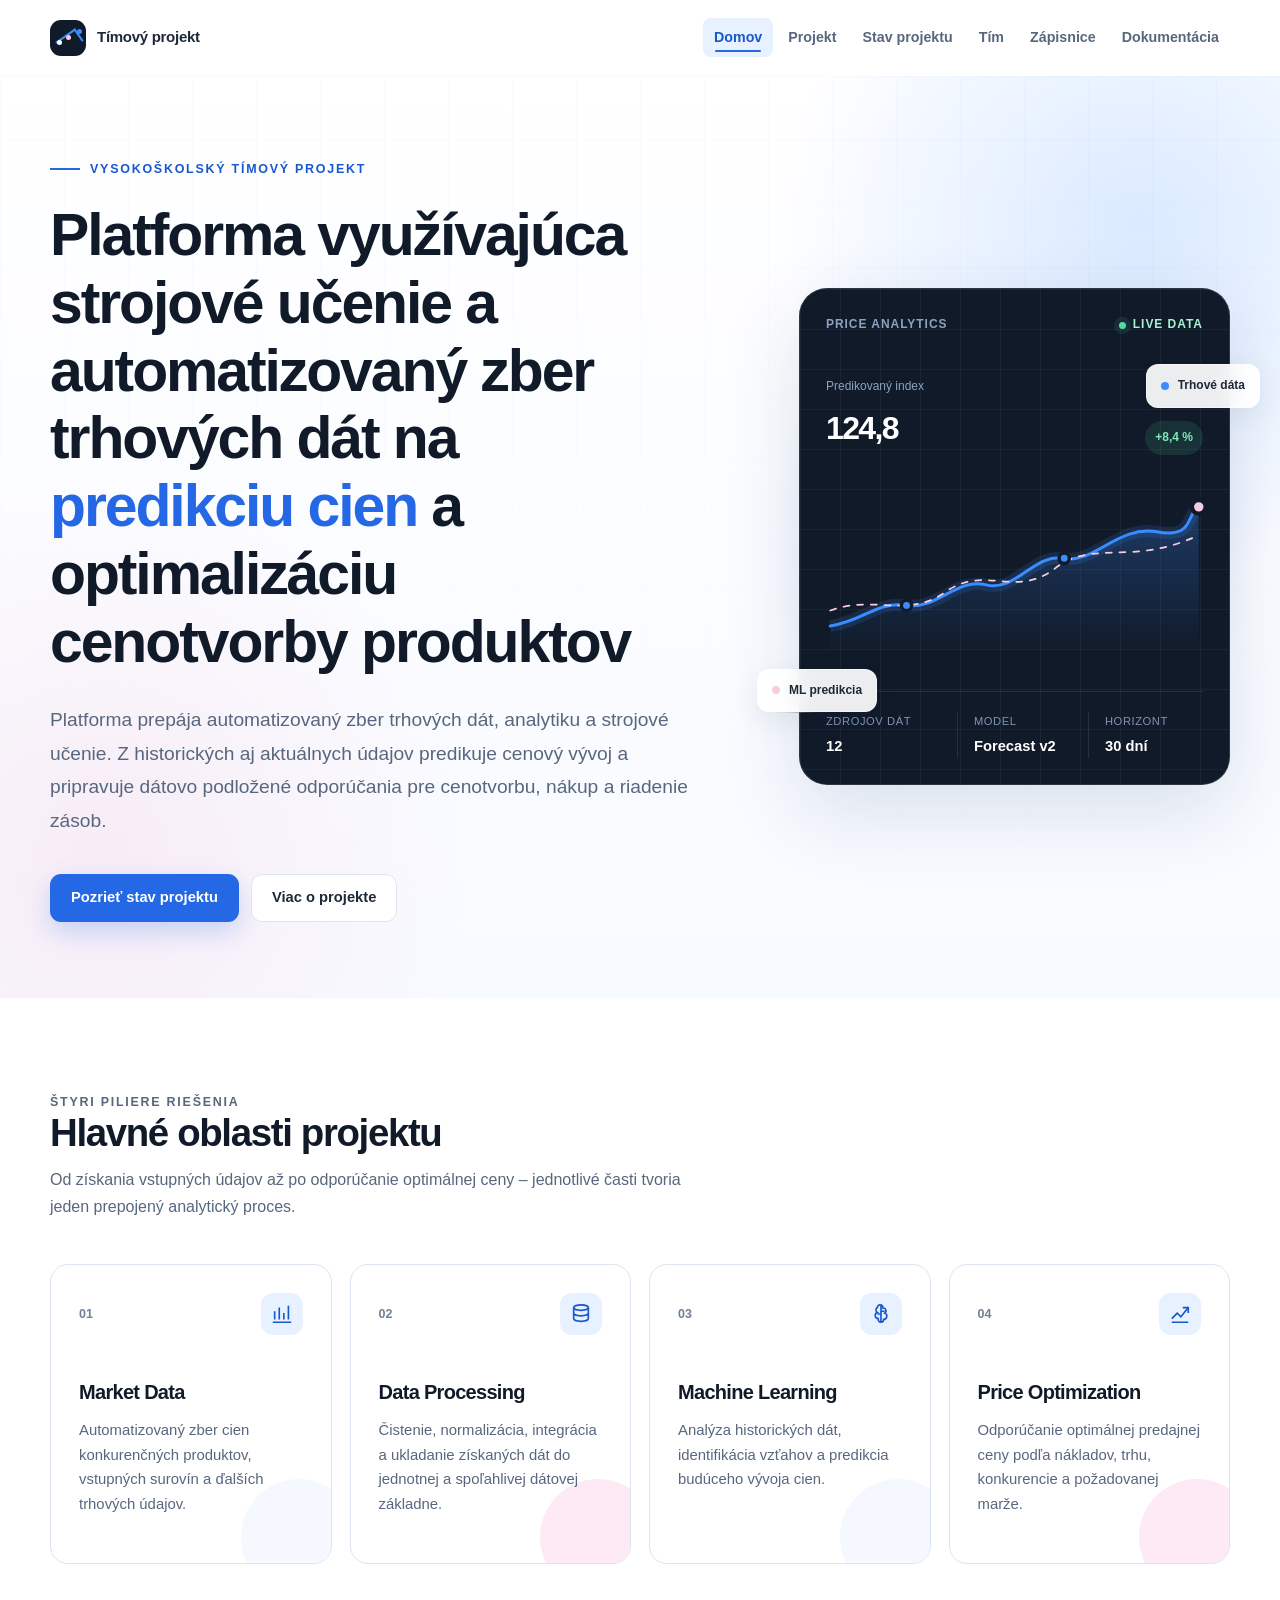
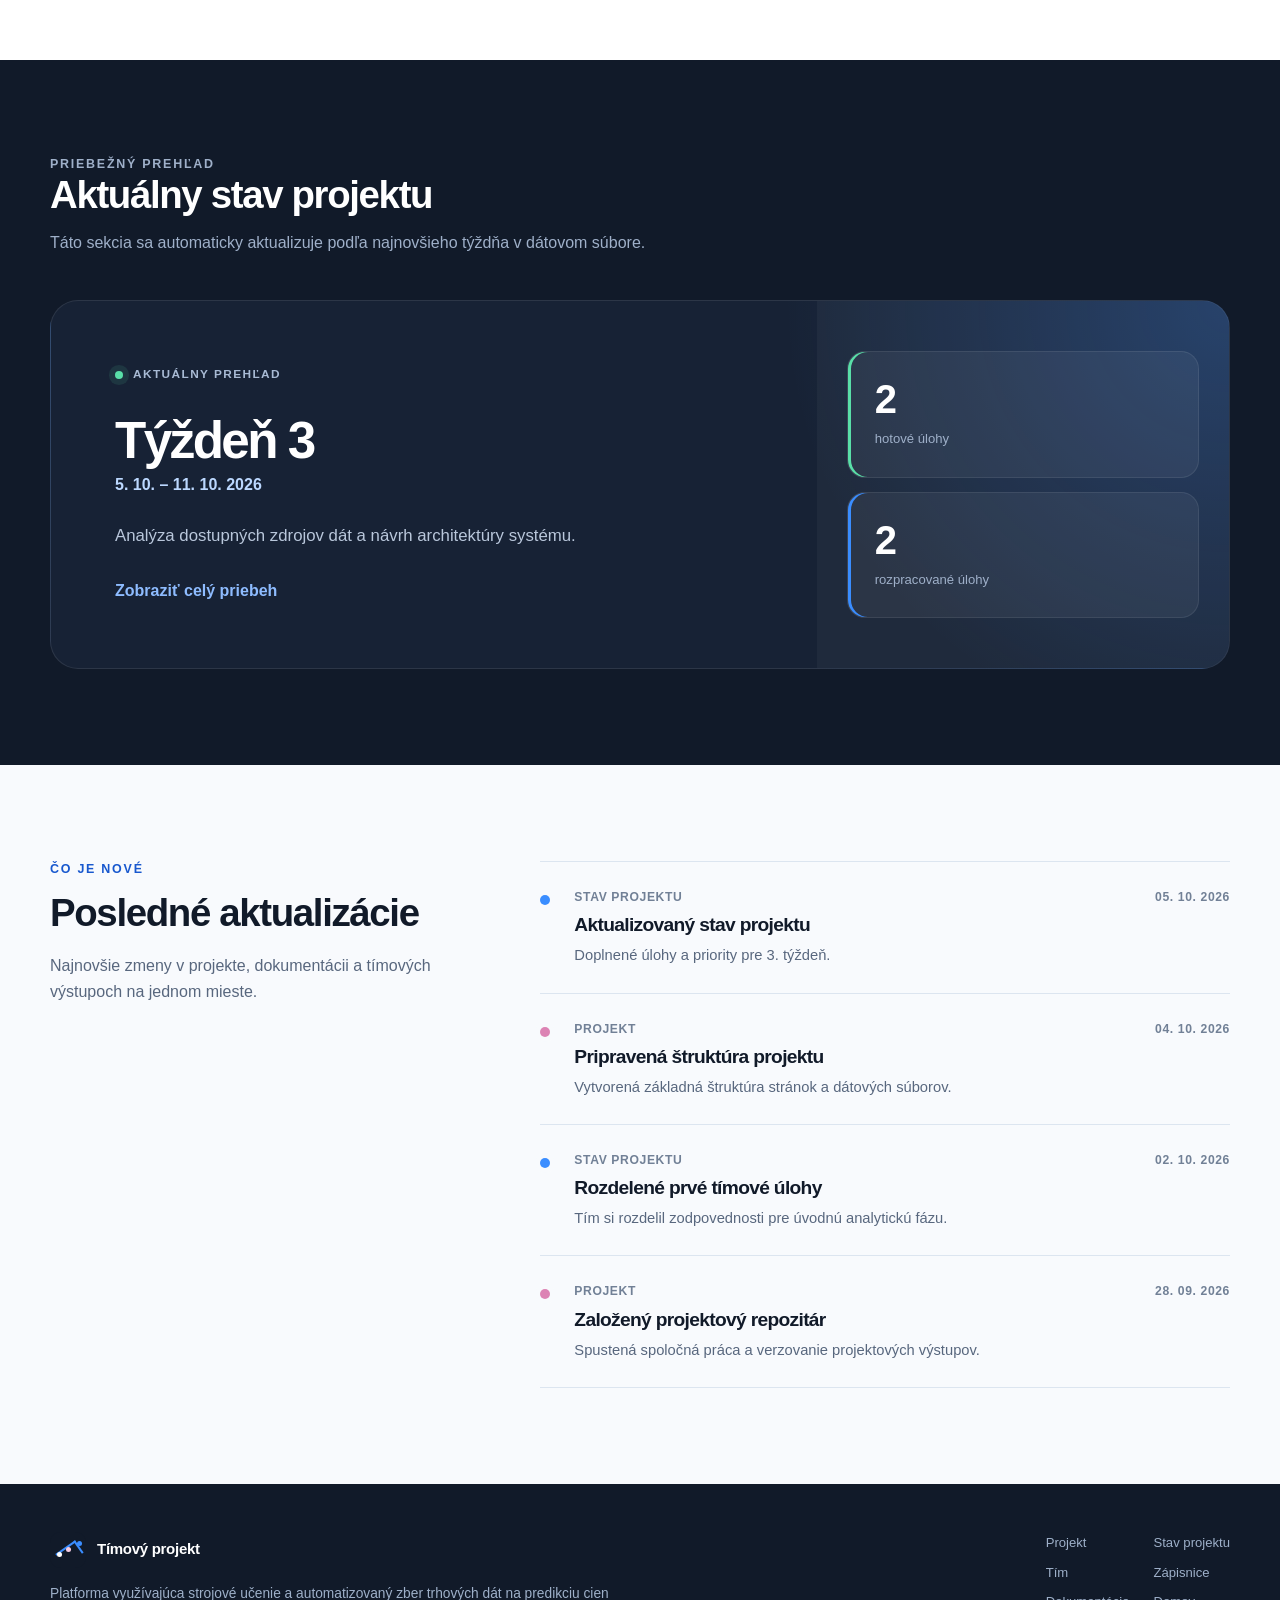
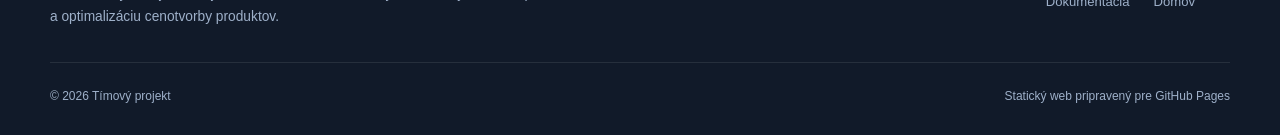
==== index.html @ 75918f1d "Create responsive project website" ====
<!doctype html>
<html lang="sk">
<head>
  <meta charset="utf-8">
  <meta name="viewport" content="width=device-width, initial-scale=1">
  <meta name="description" content="Tímový projekt zameraný na predikciu cien a optimalizáciu cenotvorby pomocou strojového učenia a trhových dát.">
  <meta name="theme-color" content="#111a29">
  <title>Domov | Platforma pre predikciu cien</title>
  <link rel="icon" type="image/svg+xml" href="data:image/svg+xml,%3Csvg xmlns='http://www.w3.org/2000/svg' viewBox='0 0 64 64'%3E%3Crect width='64' height='64' rx='16' fill='%23111a29'/%3E%3Cpath d='M12 43 25 31l9 6 18-19' fill='none' stroke='%233a8dff' stroke-width='5' stroke-linecap='round' stroke-linejoin='round'/%3E%3Ccircle cx='52' cy='18' r='5' fill='%23f7cce2'/%3E%3C/svg%3E">
  <link rel="stylesheet" href="css/styles.css">
</head>
<body data-page="home">
  <a class="skip-link" href="#main-content">Preskočiť na hlavný obsah</a>

  <header class="site-header">
    <div class="container header-inner">
      <a class="brand" href="index.html" aria-label="Tímový projekt – domov">
        <span class="brand-mark" aria-hidden="true"></span>
        <span>Tímový projekt</span>
      </a>
      <button class="menu-toggle" type="button" aria-expanded="false" aria-controls="main-navigation" aria-label="Otvoriť hlavné menu">
        <span class="menu-toggle-lines" aria-hidden="true"></span>
      </button>
      <nav class="site-nav" id="main-navigation" aria-label="Hlavná navigácia">
        <ul>
          <li><a href="index.html" data-page="home">Domov</a></li>
          <li><a href="project.html" data-page="project">Projekt</a></li>
          <li><a href="status.html" data-page="status">Stav projektu</a></li>
          <li><a href="team.html" data-page="team">Tím</a></li>
          <li><a href="minutes.html" data-page="minutes">Zápisnice</a></li>
          <li><a href="documentation.html" data-page="documentation">Dokumentácia</a></li>
        </ul>
      </nav>
    </div>
  </header>

  <main id="main-content">
    <section class="hero" aria-labelledby="hero-title">
      <div class="container hero-inner">
        <div class="hero-copy">
          <p class="page-kicker">Vysokoškolský tímový projekt</p>
          <h1 id="hero-title">Platforma využívajúca strojové učenie a automatizovaný zber trhových dát na <span class="hero-title-accent">predikciu cien</span> a optimalizáciu cenotvorby produktov</h1>
          <p class="hero-description">Platforma prepája automatizovaný zber trhových dát, analytiku a strojové učenie. Z historických aj aktuálnych údajov predikuje cenový vývoj a pripravuje dátovo podložené odporúčania pre cenotvorbu, nákup a riadenie zásob.</p>
          <div class="hero-actions">
            <a class="button button-primary" href="status.html">Pozrieť stav projektu</a>
            <a class="button button-secondary" href="project.html">Viac o projekte</a>
          </div>
        </div>

        <div class="hero-visual-wrap" aria-hidden="true">
          <div class="hero-visual">
            <div class="visual-topbar">
              <span>Price analytics</span>
              <span class="live-indicator">Live data</span>
            </div>
            <div class="chart-meta">
              <div>
                <span>Predikovaný index</span>
                <strong>124,8</strong>
              </div>
              <span class="trend-chip">+8,4 %</span>
            </div>
            <svg class="hero-chart" viewBox="0 0 440 190" role="presentation">
              <defs>
                <linearGradient id="chart-fill" x1="0" y1="0" x2="0" y2="1">
                  <stop offset="0%" stop-color="#3a8dff" stop-opacity="0.28"/>
                  <stop offset="100%" stop-color="#3a8dff" stop-opacity="0"/>
                </linearGradient>
              </defs>
              <path d="M5 158 C45 152 58 129 94 134 S153 101 187 110 S244 72 278 79 S341 40 386 48 S419 28 435 19 L435 190 L5 190 Z" fill="url(#chart-fill)"/>
              <path class="chart-line-shadow" d="M5 158 C45 152 58 129 94 134 S153 101 187 110 S244 72 278 79 S341 40 386 48 S419 28 435 19"/>
              <path class="chart-line" d="M5 158 C45 152 58 129 94 134 S153 101 187 110 S244 72 278 79 S341 40 386 48 S419 28 435 19"/>
              <path class="chart-line-secondary" d="M5 140 C57 121 95 150 140 118 S222 126 267 91 S356 89 435 52"/>
              <circle class="chart-dot" cx="94" cy="134" r="6"/>
              <circle class="chart-dot" cx="278" cy="79" r="6"/>
              <circle class="chart-dot-active" cx="435" cy="19" r="8"/>
            </svg>
            <div class="visual-metrics">
              <div><span>Zdrojov dát</span><strong>12</strong></div>
              <div><span>Model</span><strong>Forecast v2</strong></div>
              <div><span>Horizont</span><strong>30 dní</strong></div>
            </div>
          </div>
          <span class="floating-label label-one">Trhové dáta</span>
          <span class="floating-label label-two">ML predikcia</span>
        </div>
      </div>
    </section>

    <section class="section" aria-labelledby="areas-title">
      <div class="container">
        <div class="section-heading">
          <div>
            <p class="eyebrow">Štyri piliere riešenia</p>
            <h2 id="areas-title">Hlavné oblasti projektu</h2>
            <p>Od získania vstupných údajov až po odporúčanie optimálnej ceny – jednotlivé časti tvoria jeden prepojený analytický proces.</p>
          </div>
        </div>

        <div class="areas-grid">
          <article class="area-card">
            <div class="area-number">
              <span>01</span>
              <span class="area-icon" aria-hidden="true">
                <svg viewBox="0 0 24 24" fill="none" stroke="currentColor" stroke-width="1.8"><path d="M4 18V9m5 9V5m5 13v-7m5 7V3"/><path d="M2 21h20"/></svg>
              </span>
            </div>
            <h3>Market Data</h3>
            <p>Automatizovaný zber cien konkurenčných produktov, vstupných surovín a ďalších trhových údajov.</p>
          </article>
          <article class="area-card">
            <div class="area-number">
              <span>02</span>
              <span class="area-icon" aria-hidden="true">
                <svg viewBox="0 0 24 24" fill="none" stroke="currentColor" stroke-width="1.8"><ellipse cx="12" cy="5" rx="8" ry="3"/><path d="M4 5v6c0 1.7 3.6 3 8 3s8-1.3 8-3V5M4 11v6c0 1.7 3.6 3 8 3s8-1.3 8-3v-6"/></svg>
              </span>
            </div>
            <h3>Data Processing</h3>
            <p>Čistenie, normalizácia, integrácia a ukladanie získaných dát do jednotnej a spoľahlivej dátovej základne.</p>
          </article>
          <article class="area-card">
            <div class="area-number">
              <span>03</span>
              <span class="area-icon" aria-hidden="true">
                <svg viewBox="0 0 24 24" fill="none" stroke="currentColor" stroke-width="1.8"><path d="M8 5a3 3 0 0 1 6 0v.5a3 3 0 0 1 2 5.5 3.5 3.5 0 0 1-1 6.8A3 3 0 0 1 9 18v-1a3.5 3.5 0 0 1-1-6.8A3 3 0 0 1 8 5Z"/><path d="M12 3v18m-4-9h4m4-3h-4"/></svg>
              </span>
            </div>
            <h3>Machine Learning</h3>
            <p>Analýza historických dát, identifikácia vzťahov a predikcia budúceho vývoja cien.</p>
          </article>
          <article class="area-card">
            <div class="area-number">
              <span>04</span>
              <span class="area-icon" aria-hidden="true">
                <svg viewBox="0 0 24 24" fill="none" stroke="currentColor" stroke-width="1.8"><path d="M3 17 9 11l4 4 8-10"/><path d="M15 5h6v6"/><path d="M3 21h18"/></svg>
              </span>
            </div>
            <h3>Price Optimization</h3>
            <p>Odporúčanie optimálnej predajnej ceny podľa nákladov, trhu, konkurencie a požadovanej marže.</p>
          </article>
        </div>
      </div>
    </section>

    <section class="section section-dark" aria-labelledby="current-status-title">
      <div class="container">
        <div class="section-heading">
          <div>
            <p class="eyebrow">Priebežný prehľad</p>
            <h2 id="current-status-title">Aktuálny stav projektu</h2>
            <p>Táto sekcia sa automaticky aktualizuje podľa najnovšieho týždňa v dátovom súbore.</p>
          </div>
        </div>
        <div class="current-status-card" data-current-status aria-live="polite">
          <div class="empty-state"><p>Načítavam aktuálny stav…</p></div>
        </div>
      </div>
    </section>

    <section class="section section-soft" aria-labelledby="updates-title">
      <div class="container updates-layout">
        <div class="updates-intro">
          <p class="eyebrow">Čo je nové</p>
          <h2 id="updates-title">Posledné aktualizácie</h2>
          <p>Najnovšie zmeny v projekte, dokumentácii a tímových výstupoch na jednom mieste.</p>
        </div>
        <div class="updates-list" data-latest-updates aria-live="polite">
          <div class="empty-state"><p>Načítavam aktualizácie…</p></div>
        </div>
      </div>
    </section>
  </main>

  <footer class="site-footer">
    <div class="container">
      <div class="footer-main">
        <div class="footer-brand">
          <a class="brand" href="index.html"><span class="brand-mark" aria-hidden="true"></span><span>Tímový projekt</span></a>
          <p>Platforma využívajúca strojové učenie a automatizovaný zber trhových dát na predikciu cien a optimalizáciu cenotvorby produktov.</p>
        </div>
        <nav class="footer-nav" aria-label="Navigácia v pätičke">
          <a href="project.html">Projekt</a><a href="status.html">Stav projektu</a>
          <a href="team.html">Tím</a><a href="minutes.html">Zápisnice</a>
          <a href="documentation.html">Dokumentácia</a><a href="index.html">Domov</a>
        </nav>
      </div>
      <div class="footer-bottom">
        <p>© <span data-current-year></span> Tímový projekt</p>
        <p>Statický web pripravený pre GitHub Pages</p>
      </div>
    </div>
  </footer>

  <script src="data/project-status.js"></script>
  <script src="data/updates.js"></script>
  <script src="js/main.js"></script>
  <script src="js/home.js"></script>
</body>
</html>
---- css/styles.css ----
:root {
  --blue-700: #1858ce;
  --blue-600: #2468e5;
  --blue-500: #3a8dff;
  --blue-200: #bcd8ff;
  --blue-100: #e7f1ff;
  --blue-050: #f5f9ff;
  --ink-950: #111a29;
  --ink-900: #1d2939;
  --ink-800: #2b3a50;
  --ink-700: #41516a;
  --ink-600: #58677e;
  --ink-500: #718096;
  --line: #dce5f0;
  --surface: #ffffff;
  --surface-soft: #f8fafd;
  --pink-200: #f7cce2;
  --pink-100: #fdeaf4;
  --green-600: #11845b;
  --green-100: #e3f6ef;
  --amber-600: #b76a00;
  --amber-100: #fff2d9;
  --violet-600: #7454d8;
  --violet-100: #eee9ff;
  --shadow-sm: 0 8px 28px rgba(25, 48, 82, 0.08);
  --shadow-lg: 0 26px 80px rgba(25, 58, 110, 0.14);
  --radius-sm: 10px;
  --radius-md: 18px;
  --radius-lg: 28px;
  --container: 1180px;
  --header-height: 76px;
  --font-sans: Inter, ui-sans-serif, -apple-system, BlinkMacSystemFont, "Segoe UI", sans-serif;
}

*,
*::before,
*::after {
  box-sizing: border-box;
}

html {
  scroll-behavior: smooth;
  scroll-padding-top: calc(var(--header-height) + 24px);
}

body {
  margin: 0;
  color: var(--ink-900);
  background: var(--surface);
  font-family: var(--font-sans);
  font-size: 1rem;
  line-height: 1.65;
  -webkit-font-smoothing: antialiased;
}

body.menu-open {
  overflow: hidden;
}

img,
svg {
  display: block;
  max-width: 100%;
}

a {
  color: inherit;
  text-decoration: none;
}

button,
select {
  font: inherit;
}

h1,
h2,
h3,
h4,
p,
dl,
dd {
  margin-top: 0;
}

h1,
h2,
h3,
h4 {
  color: var(--ink-950);
  font-weight: 750;
  letter-spacing: -0.035em;
  line-height: 1.15;
}

h1 {
  font-size: clamp(2.35rem, 5.3vw, 4.8rem);
}

h2 {
  font-size: clamp(1.75rem, 3vw, 2.55rem);
}

h3 {
  font-size: 1.2rem;
}

:focus-visible {
  outline: 3px solid var(--blue-500);
  outline-offset: 3px;
}

::selection {
  color: var(--ink-950);
  background: var(--pink-200);
}

.sr-only {
  position: absolute;
  width: 1px;
  height: 1px;
  padding: 0;
  margin: -1px;
  overflow: hidden;
  clip: rect(0, 0, 0, 0);
  white-space: nowrap;
  border: 0;
}

.skip-link {
  position: fixed;
  z-index: 1000;
  top: 12px;
  left: 12px;
  padding: 10px 16px;
  border-radius: 8px;
  color: #fff;
  background: var(--ink-950);
  transform: translateY(-160%);
  transition: transform 160ms ease;
}

.skip-link:focus {
  transform: translateY(0);
}

.container {
  width: min(calc(100% - 40px), var(--container));
  margin-inline: auto;
}

.section {
  padding: 96px 0;
}

.section-soft {
  background: var(--surface-soft);
}

.section-dark {
  color: #dbe7f8;
  background: var(--ink-950);
}

.section-heading {
  display: flex;
  align-items: flex-end;
  justify-content: space-between;
  gap: 32px;
  margin-bottom: 44px;
}

.section-heading > div {
  max-width: 720px;
}

.section-heading h2 {
  margin-bottom: 12px;
}

.section-heading p {
  max-width: 640px;
  margin-bottom: 0;
  color: var(--ink-600);
}

.section-dark .section-heading h2,
.section-dark h2,
.section-dark h3 {
  color: #fff;
}

.section-dark .section-heading p {
  color: #9fb0c9;
}

.section-dark .eyebrow {
  color: var(--blue-200);
}

.eyebrow {
  margin-bottom: 12px;
  color: var(--blue-700);
  font-size: 0.78rem;
  font-weight: 800;
  letter-spacing: 0.14em;
  line-height: 1.4;
  text-transform: uppercase;
}

.page-kicker {
  display: inline-flex;
  align-items: center;
  gap: 10px;
  margin-bottom: 22px;
  color: var(--blue-700);
  font-size: 0.78rem;
  font-weight: 800;
  letter-spacing: 0.14em;
  text-transform: uppercase;
}

.page-kicker::before {
  width: 30px;
  height: 2px;
  content: "";
  background: var(--blue-600);
}

code {
  padding: 0.1em 0.35em;
  border-radius: 5px;
  color: var(--ink-900);
  background: var(--blue-100);
  font-size: 0.88em;
}

/* Header and navigation */
.site-header {
  position: sticky;
  z-index: 100;
  top: 0;
  height: var(--header-height);
  border-bottom: 1px solid transparent;
  background: rgba(255, 255, 255, 0.9);
  backdrop-filter: blur(18px);
  transition: border-color 180ms ease, box-shadow 180ms ease;
}

.site-header.is-scrolled {
  border-color: rgba(220, 229, 240, 0.9);
  box-shadow: 0 5px 20px rgba(31, 48, 72, 0.05);
}

.header-inner {
  display: flex;
  height: 100%;
  align-items: center;
  justify-content: space-between;
  gap: 28px;
}

.brand {
  display: inline-flex;
  min-width: max-content;
  align-items: center;
  gap: 11px;
  font-size: 0.94rem;
  font-weight: 800;
  letter-spacing: -0.02em;
}

.brand-mark {
  position: relative;
  display: grid;
  width: 36px;
  height: 36px;
  overflow: hidden;
  border-radius: 11px;
  color: #fff;
  background: var(--ink-950);
  place-items: center;
}

.brand-mark::before,
.brand-mark::after {
  position: absolute;
  content: "";
}

.brand-mark::before {
  width: 24px;
  height: 15px;
  border-top: 2px solid var(--blue-500);
  border-right: 2px solid var(--blue-500);
  transform: rotate(-35deg) translate(-1px, 4px);
}

.brand-mark::after {
  width: 5px;
  height: 5px;
  border-radius: 50%;
  background: var(--pink-200);
  box-shadow: 11px -6px 0 var(--blue-500), -9px 5px 0 #fff;
}

.site-nav ul {
  display: flex;
  margin: 0;
  padding: 0;
  align-items: center;
  gap: 4px;
  list-style: none;
}

.site-nav a {
  position: relative;
  display: block;
  padding: 12px 11px;
  border-radius: 8px;
  color: var(--ink-600);
  font-size: 0.89rem;
  font-weight: 650;
  line-height: 1;
  transition: color 160ms ease, background-color 160ms ease;
}

.site-nav a:hover {
  color: var(--ink-950);
  background: var(--blue-050);
}

.site-nav a.is-active {
  color: var(--blue-700);
  background: var(--blue-100);
}

.site-nav a.is-active::after {
  position: absolute;
  right: 12px;
  bottom: 5px;
  left: 12px;
  height: 2px;
  border-radius: 999px;
  content: "";
  background: var(--blue-600);
}

.menu-toggle {
  display: none;
  width: 46px;
  height: 46px;
  padding: 0;
  border: 1px solid var(--line);
  border-radius: 12px;
  color: var(--ink-900);
  background: #fff;
  cursor: pointer;
}

.menu-toggle-lines,
.menu-toggle-lines::before,
.menu-toggle-lines::after {
  display: block;
  width: 20px;
  height: 2px;
  margin: auto;
  border-radius: 999px;
  content: "";
  background: currentColor;
  transition: transform 160ms ease, opacity 160ms ease;
}

.menu-toggle-lines::before {
  transform: translateY(-6px);
}

.menu-toggle-lines::after {
  transform: translateY(4px);
}

.menu-toggle[aria-expanded="true"] .menu-toggle-lines {
  background: transparent;
}

.menu-toggle[aria-expanded="true"] .menu-toggle-lines::before {
  transform: translateY(0) rotate(45deg);
}

.menu-toggle[aria-expanded="true"] .menu-toggle-lines::after {
  transform: translateY(-2px) rotate(-45deg);
}

/* Buttons and links */
.button {
  display: inline-flex;
  min-height: 48px;
  padding: 0 20px;
  align-items: center;
  justify-content: center;
  gap: 8px;
  border: 1px solid transparent;
  border-radius: 11px;
  font-size: 0.92rem;
  font-weight: 750;
  line-height: 1.2;
  transition: transform 160ms ease, background-color 160ms ease, border-color 160ms ease, box-shadow 160ms ease;
}

.button:hover {
  transform: translateY(-2px);
}

.button-primary {
  color: #fff;
  background: var(--blue-600);
  box-shadow: 0 10px 26px rgba(36, 104, 229, 0.23);
}

.button-primary:hover {
  background: var(--blue-700);
  box-shadow: 0 14px 30px rgba(36, 104, 229, 0.3);
}

.button-secondary {
  border-color: var(--line);
  color: var(--ink-900);
  background: #fff;
}

.button-secondary:hover {
  border-color: var(--blue-200);
  background: var(--blue-050);
}

.button-small {
  min-height: 40px;
  padding-inline: 15px;
  font-size: 0.84rem;
}

.text-link {
  display: inline-flex;
  align-items: center;
  color: var(--blue-700);
  font-weight: 750;
}

.text-link:hover {
  text-decoration: underline;
  text-underline-offset: 4px;
}

/* Home hero */
.hero {
  position: relative;
  min-height: calc(100vh - var(--header-height));
  overflow: hidden;
  background:
    radial-gradient(circle at 89% 16%, rgba(58, 141, 255, 0.18), transparent 26%),
    radial-gradient(circle at 8% 84%, rgba(247, 204, 226, 0.31), transparent 26%),
    linear-gradient(180deg, #fff 0%, #f7faff 100%);
}

.hero::before {
  position: absolute;
  inset: 0;
  pointer-events: none;
  content: "";
  background-image: linear-gradient(rgba(39, 92, 173, 0.055) 1px, transparent 1px), linear-gradient(90deg, rgba(39, 92, 173, 0.055) 1px, transparent 1px);
  background-size: 64px 64px;
  mask-image: linear-gradient(to bottom, rgba(0, 0, 0, 0.45), transparent 92%);
}

.hero-inner {
  position: relative;
  z-index: 1;
  display: grid;
  min-height: calc(100vh - var(--header-height));
  padding-block: 76px;
  align-items: center;
  grid-template-columns: minmax(0, 1.2fr) minmax(360px, 0.8fr);
  gap: clamp(48px, 8vw, 104px);
}

.hero-copy {
  max-width: 790px;
}

.hero-copy h1 {
  max-width: 830px;
  margin-bottom: 28px;
  font-size: clamp(2.35rem, 4.6vw, 4.15rem);
}

.hero-title-accent {
  color: var(--blue-600);
}

.hero-description {
  max-width: 680px;
  margin-bottom: 36px;
  color: var(--ink-600);
  font-size: clamp(1.05rem, 1.5vw, 1.2rem);
  line-height: 1.75;
}

.hero-actions {
  display: flex;
  flex-wrap: wrap;
  gap: 12px;
}

.hero-visual-wrap {
  position: relative;
}

.hero-visual-wrap::before {
  position: absolute;
  z-index: -1;
  inset: -28px;
  border-radius: 50%;
  content: "";
  background: radial-gradient(circle, rgba(58, 141, 255, 0.2), transparent 68%);
  filter: blur(14px);
}

.hero-visual {
  position: relative;
  min-height: 490px;
  overflow: hidden;
  padding: 26px;
  border: 1px solid rgba(255, 255, 255, 0.12);
  border-radius: var(--radius-lg);
  color: #fff;
  background: var(--ink-950);
  box-shadow: var(--shadow-lg);
}

.hero-visual::before {
  position: absolute;
  inset: 0;
  content: "";
  background-image: linear-gradient(rgba(255, 255, 255, 0.045) 1px, transparent 1px), linear-gradient(90deg, rgba(255, 255, 255, 0.045) 1px, transparent 1px);
  background-size: 40px 40px;
}

.visual-topbar,
.chart-meta,
.hero-chart,
.visual-metrics {
  position: relative;
  z-index: 1;
}

.visual-topbar {
  display: flex;
  margin-bottom: 42px;
  align-items: center;
  justify-content: space-between;
  color: #8ea2c0;
  font-size: 0.75rem;
  font-weight: 700;
  letter-spacing: 0.08em;
  text-transform: uppercase;
}

.live-indicator {
  display: inline-flex;
  align-items: center;
  gap: 7px;
  color: #a9f2d4;
}

.live-indicator::before {
  width: 7px;
  height: 7px;
  border-radius: 50%;
  content: "";
  background: #53dba3;
  box-shadow: 0 0 0 5px rgba(83, 219, 163, 0.1);
}

.chart-meta {
  display: flex;
  align-items: flex-end;
  justify-content: space-between;
}

.chart-meta span {
  display: block;
  color: #8ea2c0;
  font-size: 0.75rem;
}

.chart-meta strong {
  display: block;
  margin-top: 5px;
  color: #fff;
  font-size: 2rem;
  letter-spacing: -0.05em;
}

.trend-chip {
  padding: 7px 10px;
  border-radius: 999px;
  color: #81e7bb !important;
  background: rgba(83, 219, 163, 0.12);
  font-size: 0.75rem !important;
  font-weight: 750;
}

.hero-chart {
  width: 100%;
  height: 190px;
  margin: 22px 0 24px;
  overflow: visible;
}

.chart-line-shadow {
  fill: none;
  stroke: rgba(58, 141, 255, 0.14);
  stroke-width: 14;
}

.chart-line {
  fill: none;
  stroke: var(--blue-500);
  stroke-linecap: round;
  stroke-linejoin: round;
  stroke-width: 3.5;
}

.chart-line-secondary {
  fill: none;
  stroke: var(--pink-200);
  stroke-dasharray: 7 9;
  stroke-linecap: round;
  stroke-width: 2;
}

.chart-dot {
  fill: var(--blue-500);
  stroke: var(--ink-950);
  stroke-width: 4;
}

.chart-dot-active {
  fill: var(--pink-200);
  stroke: var(--ink-950);
  stroke-width: 5;
}

.visual-metrics {
  display: grid;
  padding-top: 20px;
  border-top: 1px solid rgba(255, 255, 255, 0.09);
  grid-template-columns: repeat(3, 1fr);
  gap: 16px;
}

.visual-metrics div + div {
  padding-left: 16px;
  border-left: 1px solid rgba(255, 255, 255, 0.09);
}

.visual-metrics span,
.visual-metrics strong {
  display: block;
}

.visual-metrics span {
  color: #7f94b2;
  font-size: 0.7rem;
  letter-spacing: 0.05em;
  text-transform: uppercase;
}

.visual-metrics strong {
  margin-top: 4px;
  font-size: 0.92rem;
}

.floating-label {
  position: absolute;
  z-index: 3;
  display: flex;
  padding: 11px 14px;
  border: 1px solid rgba(255, 255, 255, 0.5);
  border-radius: 12px;
  align-items: center;
  gap: 9px;
  color: var(--ink-900);
  background: rgba(255, 255, 255, 0.92);
  box-shadow: var(--shadow-sm);
  font-size: 0.75rem;
  font-weight: 750;
  backdrop-filter: blur(12px);
}

.floating-label::before {
  width: 8px;
  height: 8px;
  border-radius: 50%;
  content: "";
  background: var(--blue-500);
}

.label-one {
  top: 76px;
  right: -30px;
}

.label-two {
  bottom: 73px;
  left: -42px;
}

.label-two::before {
  background: var(--pink-200);
}

/* Home cards */
.areas-grid {
  display: grid;
  grid-template-columns: repeat(4, minmax(0, 1fr));
  gap: 18px;
}

.area-card {
  position: relative;
  min-height: 300px;
  overflow: hidden;
  padding: 28px;
  border: 1px solid var(--line);
  border-radius: var(--radius-md);
  background: #fff;
  transition: transform 180ms ease, border-color 180ms ease, box-shadow 180ms ease;
}

.area-card:hover {
  border-color: var(--blue-200);
  box-shadow: var(--shadow-sm);
  transform: translateY(-6px);
}

.area-card::after {
  position: absolute;
  right: -26px;
  bottom: -32px;
  width: 116px;
  height: 116px;
  border-radius: 50%;
  content: "";
  background: var(--blue-050);
}

.area-card:nth-child(2)::after,
.area-card:nth-child(4)::after {
  background: var(--pink-100);
}

.area-number {
  display: flex;
  margin-bottom: 46px;
  align-items: center;
  justify-content: space-between;
  color: var(--ink-500);
  font-size: 0.78rem;
  font-weight: 750;
}

.area-icon {
  position: relative;
  display: grid;
  width: 42px;
  height: 42px;
  border-radius: 12px;
  color: var(--blue-700);
  background: var(--blue-100);
  place-items: center;
}

.area-icon svg {
  width: 22px;
  height: 22px;
}

.area-card h3 {
  margin-bottom: 14px;
  font-size: 1.25rem;
}

.area-card p {
  position: relative;
  z-index: 1;
  margin-bottom: 0;
  color: var(--ink-600);
  font-size: 0.93rem;
}

/* Current status */
.current-status-card {
  display: grid;
  min-height: 355px;
  overflow: hidden;
  border: 1px solid rgba(255, 255, 255, 0.09);
  border-radius: var(--radius-lg);
  background:
    radial-gradient(circle at 100% 0%, rgba(58, 141, 255, 0.24), transparent 36%),
    #172235;
  grid-template-columns: 1.3fr 0.7fr;
}

.status-summary-main {
  padding: clamp(32px, 6vw, 64px);
}

.status-kicker {
  display: flex;
  margin-bottom: 30px;
  align-items: center;
  gap: 10px;
  color: #a8bad4;
  font-size: 0.74rem;
  font-weight: 800;
  letter-spacing: 0.12em;
  text-transform: uppercase;
}

.pulse-dot {
  width: 8px;
  height: 8px;
  border-radius: 50%;
  background: #59dfa8;
  box-shadow: 0 0 0 6px rgba(89, 223, 168, 0.1);
}

.week-label {
  margin-bottom: 6px;
  color: #fff;
  font-size: clamp(2rem, 4vw, 3.3rem);
  font-weight: 800;
  letter-spacing: -0.05em;
  line-height: 1;
}

.status-date {
  margin-bottom: 24px;
  color: var(--blue-200);
  font-weight: 650;
}

.status-description {
  max-width: 590px;
  margin-bottom: 28px;
  color: #b9c7db;
  font-size: 1.05rem;
}

.current-status-card .text-link {
  color: #8ebcff;
}

.status-metrics {
  display: grid;
  padding: 30px;
  align-content: center;
  background: rgba(255, 255, 255, 0.035);
  gap: 14px;
}

.metric-card {
  padding: 27px;
  border: 1px solid rgba(255, 255, 255, 0.08);
  border-radius: var(--radius-md);
  background: rgba(255, 255, 255, 0.055);
}

.metric-number,
.metric-label {
  display: block;
}

.metric-number {
  color: #fff;
  font-size: 2.5rem;
  font-weight: 800;
  letter-spacing: -0.05em;
  line-height: 1;
}

.metric-label {
  margin-top: 9px;
  color: #9fb0c9;
  font-size: 0.82rem;
}

.metric-complete {
  box-shadow: inset 3px 0 0 #59dfa8;
}

.metric-progress {
  box-shadow: inset 3px 0 0 var(--blue-500);
}

/* Updates */
.updates-layout {
  display: grid;
  grid-template-columns: minmax(260px, 0.36fr) minmax(0, 0.64fr);
  gap: clamp(42px, 8vw, 104px);
}

.updates-intro {
  position: sticky;
  top: calc(var(--header-height) + 40px);
  height: fit-content;
}

.updates-intro h2 {
  margin-bottom: 18px;
}

.updates-intro > p:not(.eyebrow) {
  color: var(--ink-600);
}

.updates-list {
  border-top: 1px solid var(--line);
}

.update-item {
  display: grid;
  padding: 25px 0;
  border-bottom: 1px solid var(--line);
  grid-template-columns: 14px 1fr;
  gap: 20px;
}

.update-marker {
  width: 10px;
  height: 10px;
  margin-top: 8px;
  border-radius: 50%;
  background: var(--ink-500);
  box-shadow: 0 0 0 5px var(--surface-soft);
}

.update-status {
  background: var(--blue-500);
}

.update-minutes {
  background: var(--green-600);
}

.update-document {
  background: var(--violet-600);
}

.update-general {
  background: #dc83b4;
}

.update-meta {
  display: flex;
  margin-bottom: 7px;
  align-items: center;
  justify-content: space-between;
  gap: 20px;
  color: var(--ink-500);
  font-size: 0.76rem;
  font-weight: 700;
  letter-spacing: 0.05em;
  text-transform: uppercase;
}

.update-content h3 {
  margin-bottom: 7px;
}

.update-content h3 a:hover {
  color: var(--blue-700);
}

.update-content p {
  margin-bottom: 0;
  color: var(--ink-600);
  font-size: 0.92rem;
}

/* Shared page hero */
.page-hero {
  position: relative;
  overflow: hidden;
  padding: 92px 0 78px;
  border-bottom: 1px solid var(--line);
  background:
    radial-gradient(circle at 87% 20%, rgba(58, 141, 255, 0.13), transparent 25%),
    linear-gradient(180deg, #fff, var(--blue-050));
}

.page-hero::after {
  position: absolute;
  right: 7vw;
  bottom: -150px;
  width: 360px;
  height: 360px;
  border: 1px solid rgba(36, 104, 229, 0.12);
  border-radius: 50%;
  content: "";
  box-shadow: 0 0 0 45px rgba(36, 104, 229, 0.025), 0 0 0 90px rgba(36, 104, 229, 0.018);
}

.page-hero-inner {
  position: relative;
  z-index: 1;
  max-width: 880px;
}

.page-hero h1 {
  margin-bottom: 24px;
  font-size: clamp(2.5rem, 5vw, 4.5rem);
}

.page-hero p:last-child {
  max-width: 720px;
  margin-bottom: 0;
  color: var(--ink-600);
  font-size: 1.1rem;
}

.page-hero-compact {
  padding-block: 70px 58px;
}

.page-hero-compact h1 {
  margin-bottom: 18px;
  font-size: clamp(2.3rem, 4vw, 3.75rem);
}

/* Project page */
.about-layout {
  display: grid;
  align-items: start;
  grid-template-columns: 0.72fr 1.28fr;
  gap: clamp(48px, 9vw, 120px);
}

.about-sticky {
  position: sticky;
  top: calc(var(--header-height) + 42px);
}

.about-sticky h2 {
  margin-bottom: 22px;
}

.about-index {
  display: flex;
  width: 72px;
  height: 72px;
  margin-bottom: 28px;
  border-radius: 50%;
  align-items: center;
  justify-content: center;
  color: var(--blue-700);
  background: var(--blue-100);
  font-size: 0.85rem;
  font-weight: 800;
}

.about-blocks {
  display: grid;
  gap: 18px;
}

.about-block {
  padding: 30px 32px;
  border: 1px solid var(--line);
  border-radius: var(--radius-md);
  background: #fff;
}

.about-block:first-child {
  border-color: var(--blue-200);
  background: var(--blue-050);
}

.about-block h3 {
  margin-bottom: 13px;
}

.about-block p {
  margin-bottom: 0;
  color: var(--ink-600);
}

.tasks-grid {
  display: grid;
  counter-reset: project-task;
  grid-template-columns: repeat(2, minmax(0, 1fr));
  gap: 18px;
}

.project-task-card {
  position: relative;
  min-height: 265px;
  padding: 32px;
  border: 1px solid rgba(255, 255, 255, 0.09);
  border-radius: var(--radius-md);
  background: #172235;
  counter-increment: project-task;
  transition: background-color 160ms ease, transform 160ms ease;
}

.project-task-card:hover {
  background: #1b2940;
  transform: translateY(-3px);
}

.project-task-card::before {
  display: block;
  margin-bottom: 50px;
  color: #699ee9;
  content: "0" counter(project-task);
  font-size: 0.82rem;
  font-weight: 800;
  letter-spacing: 0.1em;
}

.project-task-card:nth-child(n + 10)::before {
  content: counter(project-task);
}

.project-task-card::after {
  position: absolute;
  top: 34px;
  right: 34px;
  width: 34px;
  height: 1px;
  content: "";
  background: var(--pink-200);
  transform: rotate(-38deg);
}

.project-task-card h3 {
  margin-bottom: 14px;
  color: #fff;
}

.project-task-card p {
  margin-bottom: 0;
  color: #aebdd2;
  font-size: 0.94rem;
}

/* Status timeline */
.status-page {
  background: var(--surface-soft);
}

.status-legend {
  display: flex;
  flex-wrap: wrap;
  gap: 10px;
}

.status-badge {
  display: inline-flex;
  min-height: 27px;
  padding: 4px 10px;
  border-radius: 999px;
  align-items: center;
  font-size: 0.74rem;
  font-weight: 800;
  letter-spacing: 0.03em;
}

.badge-complete {
  color: var(--green-600);
  background: var(--green-100);
}

.badge-progress {
  color: var(--blue-700);
  background: var(--blue-100);
}

.badge-planned {
  color: var(--amber-600);
  background: var(--amber-100);
}

.timeline {
  position: relative;
  display: grid;
  gap: 34px;
}

.timeline::before {
  position: absolute;
  top: 28px;
  bottom: 28px;
  left: 29px;
  width: 2px;
  content: "";
  background: var(--line);
}

.timeline-entry {
  position: relative;
  display: grid;
  grid-template-columns: 60px minmax(0, 1fr);
  gap: 26px;
}

.timeline-node {
  position: relative;
  z-index: 2;
  display: flex;
  width: 60px;
  height: 60px;
  border: 5px solid var(--surface-soft);
  border-radius: 50%;
  align-items: center;
  justify-content: center;
  color: var(--ink-600);
  background: #fff;
  box-shadow: 0 0 0 1px var(--line);
  font-size: 0.8rem;
  font-weight: 800;
}

.timeline-entry.is-latest .timeline-node {
  color: #fff;
  background: var(--blue-600);
  box-shadow: 0 0 0 1px var(--blue-600), 0 0 0 8px var(--blue-100);
}

.week-card {
  overflow: hidden;
  border: 1px solid var(--line);
  border-radius: var(--radius-md);
  background: #fff;
  box-shadow: 0 8px 28px rgba(30, 52, 83, 0.045);
}

.timeline-entry.is-latest .week-card {
  border-color: var(--blue-200);
  box-shadow: 0 16px 48px rgba(26, 80, 171, 0.09);
}

.week-card-header {
  display: flex;
  padding: 30px 34px;
  border-bottom: 1px solid var(--line);
  align-items: flex-start;
  justify-content: space-between;
  gap: 36px;
  background: linear-gradient(135deg, #fff, #fafcff);
}

.week-card-header h2 {
  max-width: 680px;
  margin-bottom: 0;
  font-size: 1.4rem;
  letter-spacing: -0.025em;
}

.week-title-line {
  display: flex;
  margin-bottom: 10px;
  align-items: center;
  gap: 10px;
}

.week-title-line .eyebrow {
  margin-bottom: 0;
}

.latest-label {
  padding: 3px 8px;
  border-radius: 99px;
  color: #fff;
  background: var(--blue-600);
  font-size: 0.68rem;
  font-weight: 800;
  letter-spacing: 0.04em;
  text-transform: uppercase;
}

.week-meta {
  display: grid;
  min-width: max-content;
  color: var(--ink-500);
  font-size: 0.78rem;
  text-align: right;
  gap: 6px;
}

.week-meta time {
  color: var(--ink-800);
  font-weight: 750;
}

.task-columns {
  display: grid;
  padding: 28px 34px 34px;
  grid-template-columns: repeat(3, minmax(0, 1fr));
  gap: 26px;
}

.task-group-heading {
  display: flex;
  margin-bottom: 17px;
  align-items: center;
  justify-content: space-between;
}

.task-group-heading h3 {
  margin: 0;
  line-height: 1;
}

.task-count {
  display: grid;
  width: 25px;
  height: 25px;
  border: 1px solid var(--line);
  border-radius: 50%;
  color: var(--ink-500);
  font-size: 0.72rem;
  font-weight: 800;
  place-items: center;
}

.task-list {
  display: grid;
  margin: 0;
  padding: 0;
  list-style: none;
  gap: 10px;
}

.task-item {
  display: grid;
  padding: 15px;
  border: 1px solid var(--line);
  border-radius: 12px;
  grid-template-columns: 8px 1fr;
  gap: 11px;
}

.task-state {
  width: 7px;
  height: 7px;
  margin-top: 6px;
  border-radius: 50%;
}

.task-state-complete {
  background: var(--green-600);
}

.task-state-progress {
  background: var(--blue-500);
}

.task-state-planned {
  background: #db900f;
}

.task-item h4 {
  margin-bottom: 10px;
  font-size: 0.88rem;
  letter-spacing: -0.015em;
  line-height: 1.35;
}

.task-meta {
  display: grid;
  color: var(--ink-500);
  font-size: 0.72rem;
  line-height: 1.5;
  gap: 4px;
}

.task-meta span {
  display: inline-flex;
  align-items: center;
  gap: 5px;
}

.task-deadline {
  color: var(--amber-600);
}

.task-empty {
  margin-bottom: 0;
  padding: 16px;
  border: 1px dashed var(--line);
  border-radius: 12px;
  color: var(--ink-500);
  font-size: 0.8rem;
}

/* Team */
.supervisors-grid {
  display: grid;
  grid-template-columns: repeat(2, minmax(0, 1fr));
  gap: 18px;
}

.supervisor-card {
  display: flex;
  min-height: 150px;
  padding: 28px;
  border: 1px solid var(--line);
  border-radius: var(--radius-md);
  align-items: center;
  gap: 24px;
  background: #fff;
}

.supervisor-number {
  display: grid;
  width: 62px;
  height: 62px;
  flex: 0 0 auto;
  border-radius: 50%;
  color: var(--blue-700);
  background: var(--blue-100);
  font-size: 0.8rem;
  font-weight: 800;
  place-items: center;
}

.supervisor-card .eyebrow {
  margin-bottom: 7px;
  font-size: 0.68rem;
}

.supervisor-card h3 {
  margin-bottom: 0;
  font-size: 1.35rem;
}

.team-grid {
  display: grid;
  grid-template-columns: repeat(3, minmax(0, 1fr));
  gap: 20px;
}

.member-card {
  overflow: hidden;
  border: 1px solid var(--line);
  border-radius: var(--radius-md);
  background: #fff;
  transition: transform 180ms ease, box-shadow 180ms ease;
}

.member-card:hover {
  box-shadow: var(--shadow-sm);
  transform: translateY(-5px);
}

.member-photo {
  width: 100%;
  height: 220px;
  object-fit: cover;
}

.member-photo-placeholder {
  display: grid;
  position: relative;
  overflow: hidden;
  color: #fff;
  background: linear-gradient(145deg, #214a8e, var(--blue-500));
  place-items: center;
}

.member-photo-placeholder::before {
  position: absolute;
  width: 180px;
  height: 180px;
  border: 1px solid rgba(255, 255, 255, 0.18);
  border-radius: 50%;
  content: "";
  box-shadow: 0 0 0 38px rgba(255, 255, 255, 0.04), 0 0 0 76px rgba(255, 255, 255, 0.025);
}

.member-photo-placeholder::after {
  position: absolute;
  right: 18px;
  bottom: 16px;
  width: 44px;
  height: 5px;
  border-radius: 99px;
  content: "";
  background: var(--pink-200);
  transform: rotate(-34deg);
}

.member-photo-placeholder span {
  position: relative;
  z-index: 1;
  font-size: 2.3rem;
  font-weight: 800;
  letter-spacing: -0.05em;
}

.avatar-1 {
  background: linear-gradient(145deg, #26354b, #536b8a);
}

.avatar-2 {
  background: linear-gradient(145deg, #18607d, #3a8dff);
}

.avatar-3 {
  background: linear-gradient(145deg, #42386e, #8a75e4);
}

.avatar-4 {
  background: linear-gradient(145deg, #2f5d55, #4da98f);
}

.member-card-body {
  position: relative;
  padding: 25px 26px 28px;
}

.member-index {
  position: absolute;
  top: 27px;
  right: 25px;
  color: var(--ink-500);
  font-size: 0.72rem;
  font-weight: 750;
}

.member-card h3 {
  padding-right: 34px;
  margin-bottom: 7px;
  font-size: 1.25rem;
}

.member-role {
  margin-bottom: 15px;
  color: var(--blue-700) !important;
  font-size: 0.78rem !important;
  font-weight: 750;
}

.member-card-body p:last-child {
  margin-bottom: 0;
  color: var(--ink-600);
  font-size: 0.89rem;
}

/* Documents and minutes */
.collection-toolbar {
  display: flex;
  margin-bottom: 28px;
  align-items: center;
  justify-content: space-between;
  gap: 24px;
}

.collection-count {
  color: var(--ink-600);
  font-size: 0.9rem;
}

.collection-count strong {
  color: var(--ink-950);
}

.filter-control {
  display: flex;
  align-items: center;
  gap: 12px;
}

.filter-control label {
  color: var(--ink-700);
  font-size: 0.84rem;
  font-weight: 700;
}

.filter-control select {
  min-width: 240px;
  min-height: 45px;
  padding: 0 42px 0 14px;
  border: 1px solid var(--line);
  border-radius: 10px;
  color: var(--ink-900);
  background-color: #fff;
  cursor: pointer;
}

.document-list {
  display: grid;
  gap: 14px;
}

.document-row {
  display: grid;
  padding: 25px 28px;
  border: 1px solid var(--line);
  border-radius: var(--radius-md);
  align-items: center;
  background: #fff;
  grid-template-columns: 105px minmax(0, 1fr) auto;
  gap: 28px;
  transition: border-color 160ms ease, box-shadow 160ms ease;
}

.document-row:hover {
  border-color: var(--blue-200);
  box-shadow: var(--shadow-sm);
}

.document-number {
  display: grid;
  min-height: 95px;
  padding-right: 24px;
  border-right: 1px solid var(--line);
  align-content: center;
}

.document-number span {
  color: var(--ink-500);
  font-size: 0.68rem;
  font-weight: 750;
  letter-spacing: 0.08em;
  text-transform: uppercase;
}

.document-number strong {
  color: var(--blue-700);
  font-size: 1.7rem;
  letter-spacing: -0.05em;
}

.document-heading {
  display: flex;
  align-items: flex-start;
  justify-content: space-between;
  gap: 20px;
}

.document-heading h2,
.documentation-card h2 {
  margin-bottom: 11px;
  font-size: 1.25rem;
}

.document-date {
  margin-bottom: 5px !important;
  color: var(--blue-700) !important;
  font-size: 0.75rem !important;
  font-weight: 750;
}

.file-type {
  display: inline-flex;
  min-height: 26px;
  padding: 4px 8px;
  border-radius: 6px;
  align-items: center;
  color: var(--ink-700);
  background: var(--blue-050);
  font-size: 0.67rem;
  font-weight: 850;
  letter-spacing: 0.05em;
}

.document-main > p {
  margin-bottom: 8px;
  color: var(--ink-600);
  font-size: 0.9rem;
}

.document-author {
  margin-bottom: 0 !important;
  color: var(--ink-500) !important;
  font-size: 0.78rem !important;
}

.document-actions {
  display: flex;
  flex-direction: column;
  gap: 8px;
}

.documentation-grid {
  display: grid;
  grid-template-columns: repeat(2, minmax(0, 1fr));
  gap: 18px;
}

.documentation-card {
  display: flex;
  min-height: 345px;
  padding: 28px;
  border: 1px solid var(--line);
  border-radius: var(--radius-md);
  flex-direction: column;
  background: #fff;
}

.documentation-card-top {
  display: flex;
  margin-bottom: 25px;
  align-items: center;
  justify-content: space-between;
}

.category-tag {
  display: inline-flex;
  min-height: 28px;
  padding: 4px 10px;
  border-radius: 999px;
  align-items: center;
  color: var(--blue-700);
  background: var(--blue-100);
  font-size: 0.72rem;
  font-weight: 750;
}

.documentation-card > p {
  margin-bottom: 22px;
  color: var(--ink-600);
  font-size: 0.9rem;
}

.document-details {
  display: grid;
  margin-bottom: 26px;
  padding-top: 18px;
  border-top: 1px solid var(--line);
  grid-template-columns: repeat(2, minmax(0, 1fr));
  gap: 12px 20px;
}

.document-details div {
  min-width: 0;
}

.document-details dt {
  color: var(--ink-500);
  font-size: 0.68rem;
  font-weight: 750;
  letter-spacing: 0.05em;
  text-transform: uppercase;
}

.document-details dd {
  margin-bottom: 0;
  overflow-wrap: anywhere;
  color: var(--ink-800);
  font-size: 0.82rem;
  font-weight: 650;
}

.documentation-actions {
  display: flex;
  margin-top: auto;
  gap: 8px;
}

.empty-state {
  padding: 46px 28px;
  border: 1px dashed var(--line);
  border-radius: var(--radius-md);
  text-align: center;
  background: rgba(255, 255, 255, 0.7);
}

.empty-state h2,
.empty-state h3 {
  margin-bottom: 10px;
}

.empty-state p {
  max-width: 590px;
  margin: 0 auto;
  color: var(--ink-600);
}

.document-empty {
  grid-column: 1 / -1;
  padding-block: 76px;
}

.empty-icon {
  display: grid;
  width: 56px;
  height: 56px;
  margin: 0 auto 20px;
  border-radius: 16px;
  color: var(--blue-700);
  background: var(--blue-100);
  font-size: 1.5rem;
  font-weight: 500;
  place-items: center;
}

/* Footer */
.site-footer {
  padding: 48px 0 28px;
  color: #9eb0c9;
  background: var(--ink-950);
}

.footer-main {
  display: flex;
  padding-bottom: 34px;
  border-bottom: 1px solid rgba(255, 255, 255, 0.09);
  align-items: flex-start;
  justify-content: space-between;
  gap: 40px;
}

.footer-brand {
  max-width: 560px;
}

.footer-brand .brand {
  margin-bottom: 15px;
  color: #fff;
}

.footer-brand p {
  margin-bottom: 0;
  font-size: 0.86rem;
}

.footer-nav {
  display: grid;
  grid-template-columns: repeat(2, auto);
  gap: 8px 24px;
}

.footer-nav a {
  font-size: 0.82rem;
}

.footer-nav a:hover {
  color: #fff;
}

.footer-bottom {
  display: flex;
  padding-top: 24px;
  justify-content: space-between;
  gap: 20px;
  font-size: 0.75rem;
}

.footer-bottom p {
  margin-bottom: 0;
}

/* Responsive */
@media (max-width: 1050px) {
  .site-nav a {
    padding-inline: 8px;
    font-size: 0.8rem;
  }

  .hero-inner {
    grid-template-columns: 1.1fr 0.9fr;
    gap: 48px;
  }

  .hero-copy h1 {
    font-size: clamp(2.5rem, 5vw, 4rem);
  }

  .areas-grid {
    grid-template-columns: repeat(2, minmax(0, 1fr));
  }

  .area-card {
    min-height: 250px;
  }

  .task-columns {
    grid-template-columns: 1fr;
  }

  .team-grid {
    grid-template-columns: repeat(2, minmax(0, 1fr));
  }
}

@media (max-width: 860px) {
  :root {
    --header-height: 68px;
  }

  .site-nav {
    position: fixed;
    z-index: 90;
    top: var(--header-height);
    right: 0;
    left: 0;
    max-height: 0;
    overflow: hidden;
    border-bottom: 1px solid transparent;
    background: #fff;
    opacity: 0;
    visibility: hidden;
    transition: max-height 220ms ease, opacity 180ms ease, visibility 180ms ease, border-color 180ms ease;
  }

  .site-nav.is-open {
    max-height: calc(100vh - var(--header-height));
    border-color: var(--line);
    box-shadow: 0 20px 35px rgba(18, 32, 52, 0.08);
    opacity: 1;
    visibility: visible;
  }

  .site-nav ul {
    width: min(calc(100% - 40px), var(--container));
    margin: 0 auto;
    padding: 18px 0 26px;
    align-items: stretch;
    flex-direction: column;
  }

  .site-nav a {
    padding: 14px 16px;
    font-size: 1rem;
  }

  .site-nav a.is-active::after {
    top: 10px;
    right: auto;
    bottom: 10px;
    left: 5px;
    width: 3px;
    height: auto;
  }

  .menu-toggle {
    display: block;
  }

  .hero-inner {
    min-height: auto;
    padding-block: 72px;
    grid-template-columns: 1fr;
  }

  .hero-copy {
    max-width: 760px;
  }

  .hero-visual-wrap {
    max-width: 620px;
  }

  .hero-visual {
    min-height: 430px;
  }

  .label-one {
    right: -12px;
  }

  .label-two {
    left: -12px;
  }

  .current-status-card,
  .about-layout,
  .updates-layout {
    grid-template-columns: 1fr;
  }

  .status-metrics {
    grid-template-columns: repeat(2, 1fr);
  }

  .updates-intro,
  .about-sticky {
    position: static;
  }

  .tasks-grid {
    grid-template-columns: 1fr;
  }

  .week-card-header {
    flex-direction: column;
    gap: 18px;
  }

  .week-meta {
    display: flex;
    min-width: 0;
    flex-wrap: wrap;
    text-align: left;
    gap: 8px 18px;
  }

  .document-row {
    grid-template-columns: 82px minmax(0, 1fr);
  }

  .document-actions {
    grid-column: 2;
    flex-direction: row;
  }
}

@media (max-width: 640px) {
  .container {
    width: min(calc(100% - 28px), var(--container));
  }

  .section {
    padding: 68px 0;
  }

  .section-heading {
    margin-bottom: 30px;
    align-items: flex-start;
    flex-direction: column;
    gap: 16px;
  }

  .brand {
    font-size: 0.88rem;
  }

  .brand-mark {
    width: 34px;
    height: 34px;
  }

  .hero-inner {
    padding-block: 54px 64px;
    gap: 48px;
  }

  .hero-copy h1 {
    margin-bottom: 22px;
    font-size: clamp(2.25rem, 11vw, 3.3rem);
  }

  .hero-description {
    font-size: 1rem;
  }

  .hero-actions {
    align-items: stretch;
    flex-direction: column;
  }

  .hero-actions .button {
    width: 100%;
  }

  .hero-visual {
    min-height: 400px;
    padding: 21px;
  }

  .floating-label {
    display: none;
  }

  .chart-meta strong {
    font-size: 1.65rem;
  }

  .visual-metrics {
    gap: 8px;
  }

  .visual-metrics div + div {
    padding-left: 8px;
  }

  .visual-metrics span {
    font-size: 0.6rem;
  }

  .areas-grid,
  .status-metrics,
  .supervisors-grid,
  .team-grid,
  .documentation-grid {
    grid-template-columns: 1fr;
  }

  .area-card {
    min-height: 245px;
  }

  .current-status-card {
    border-radius: var(--radius-md);
  }

  .status-metrics {
    padding-top: 0;
  }

  .updates-layout {
    gap: 28px;
  }

  .page-hero,
  .page-hero-compact {
    padding-block: 58px 50px;
  }

  .page-hero h1,
  .page-hero-compact h1 {
    font-size: clamp(2.25rem, 11vw, 3.2rem);
  }

  .page-hero p:last-child {
    font-size: 1rem;
  }

  .about-block,
  .project-task-card {
    padding: 25px;
  }

  .project-task-card {
    min-height: 240px;
  }

  .timeline::before {
    left: 20px;
  }

  .timeline-entry {
    grid-template-columns: 42px minmax(0, 1fr);
    gap: 12px;
  }

  .timeline-node {
    width: 42px;
    height: 42px;
    border-width: 4px;
    font-size: 0.7rem;
  }

  .week-card-header,
  .task-columns {
    padding: 23px 20px;
  }

  .week-card-header h2 {
    font-size: 1.15rem;
  }

  .supervisor-card {
    min-height: 130px;
    padding: 22px;
  }

  .member-photo {
    height: 205px;
  }

  .collection-toolbar {
    align-items: stretch;
    flex-direction: column;
  }

  .filter-control {
    align-items: stretch;
    flex-direction: column;
  }

  .filter-control select {
    width: 100%;
    min-width: 0;
  }

  .document-row {
    padding: 22px;
    grid-template-columns: 1fr;
    gap: 18px;
  }

  .document-number {
    min-height: 0;
    padding: 0 0 15px;
    border-right: 0;
    border-bottom: 1px solid var(--line);
    grid-template-columns: auto auto;
    align-items: center;
    justify-content: space-between;
  }

  .document-actions {
    grid-column: auto;
  }

  .document-actions .button,
  .documentation-actions .button {
    flex: 1;
  }

  .document-details {
    grid-template-columns: 1fr;
  }

  .footer-main,
  .footer-bottom {
    flex-direction: column;
  }

  .footer-nav {
    width: 100%;
  }
}

@media (prefers-reduced-motion: reduce) {
  html {
    scroll-behavior: auto;
  }

  *,
  *::before,
  *::after {
    scroll-behavior: auto !important;
    transition-duration: 0.01ms !important;
  }
}

@media print {
  .site-header,
  .site-footer,
  .hero-actions,
  .document-actions,
  .documentation-actions,
  .filter-control {
    display: none !important;
  }

  body,
  .status-page,
  .section-soft {
    color: #000;
    background: #fff;
  }

  .section {
    padding: 30px 0;
  }

  .week-card,
  .member-card,
  .document-row,
  .documentation-card {
    break-inside: avoid;
    box-shadow: none;
  }
}
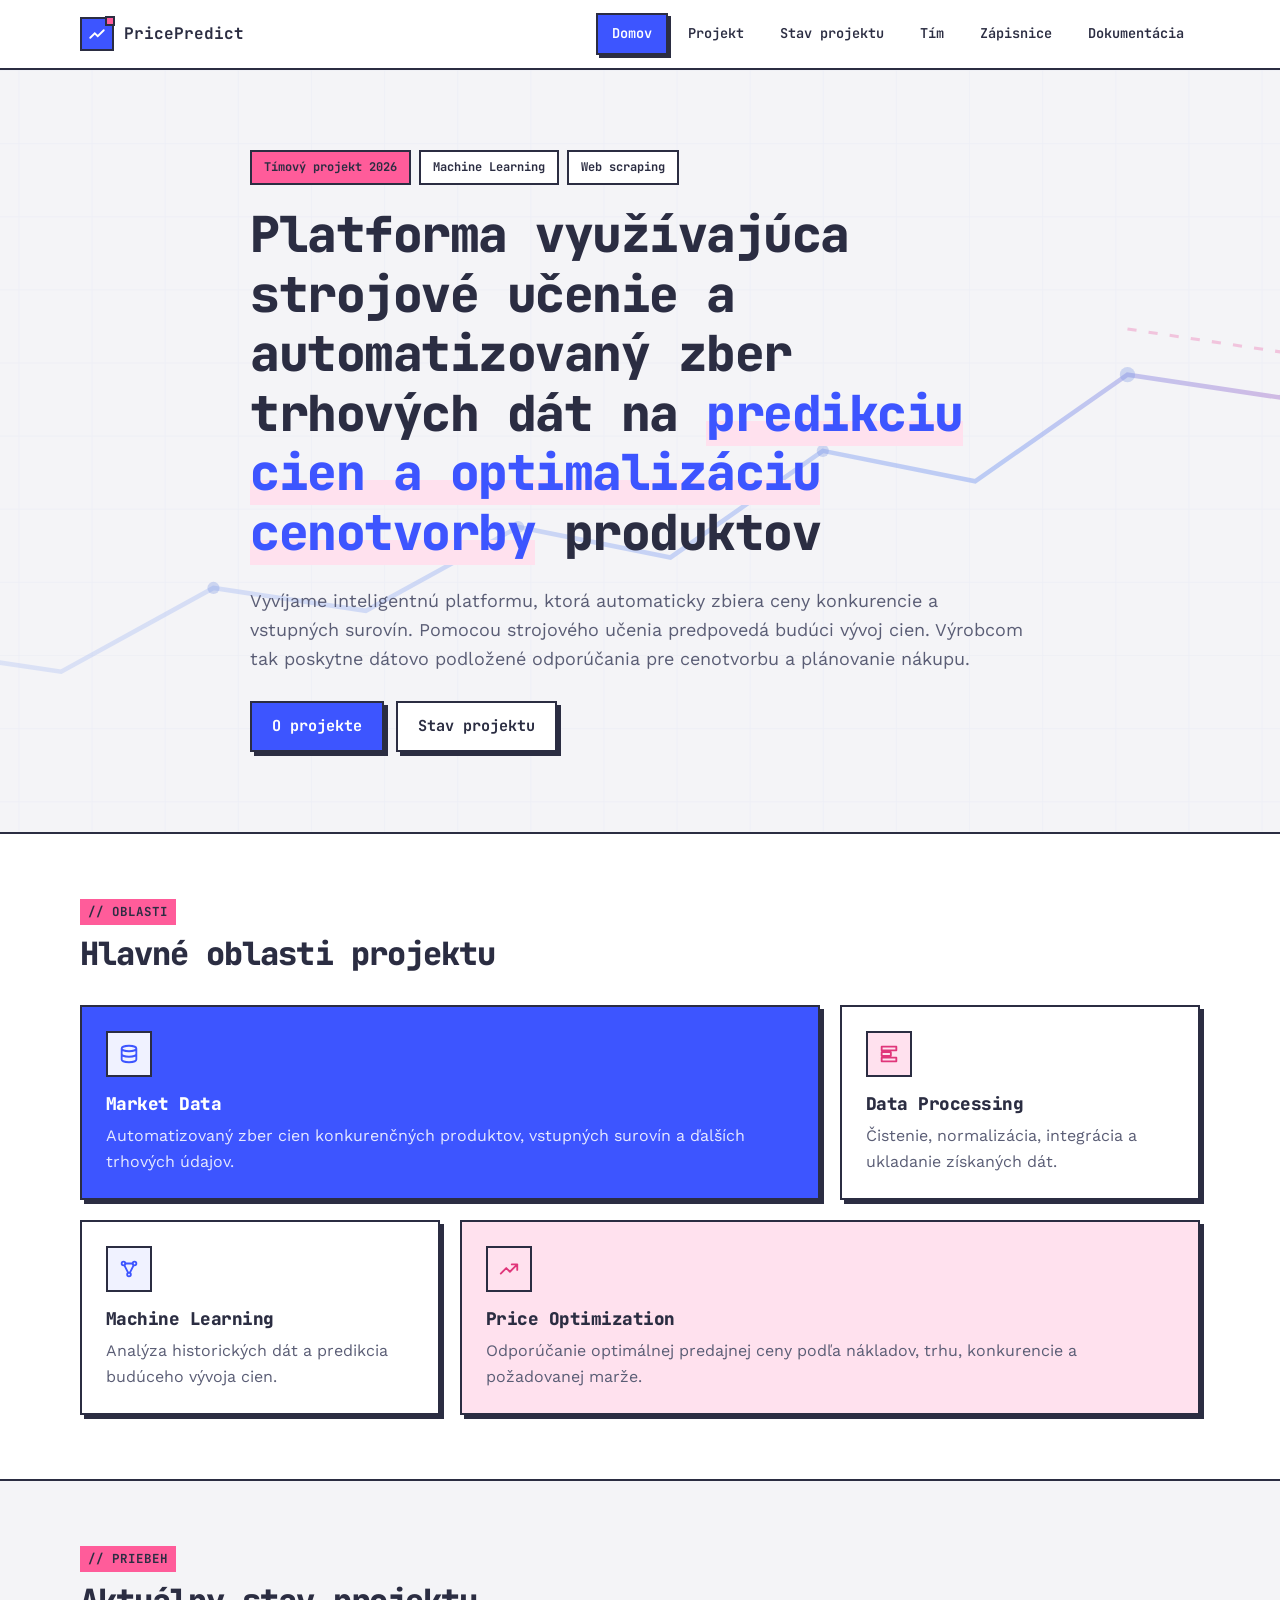
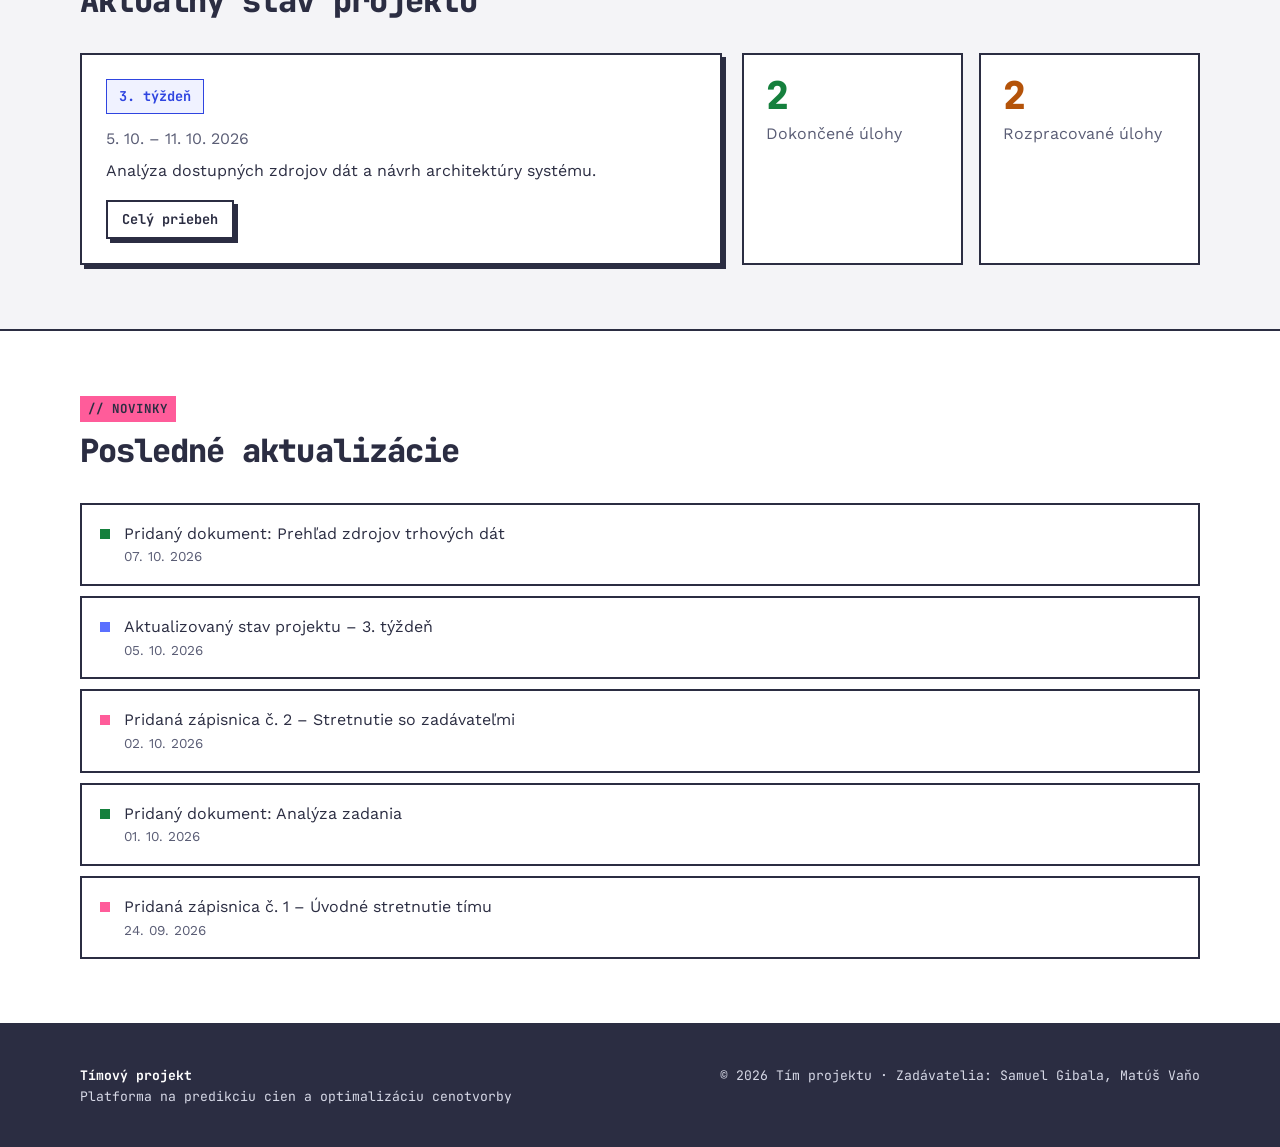
==== commit d67e779b: "Redesign site with PricePredict visual style" ====
--- a/index.html
+++ b/index.html
@@ -1,199 +1,44 @@
-<!doctype html>
+<!DOCTYPE html>
 <html lang="sk">
 <head>
-  <meta charset="utf-8">
-  <meta name="viewport" content="width=device-width, initial-scale=1">
-  <meta name="description" content="Tímový projekt zameraný na predikciu cien a optimalizáciu cenotvorby pomocou strojového učenia a trhových dát.">
-  <meta name="theme-color" content="#111a29">
-  <title>Domov | Platforma pre predikciu cien</title>
-  <link rel="icon" type="image/svg+xml" href="data:image/svg+xml,%3Csvg xmlns='http://www.w3.org/2000/svg' viewBox='0 0 64 64'%3E%3Crect width='64' height='64' rx='16' fill='%23111a29'/%3E%3Cpath d='M12 43 25 31l9 6 18-19' fill='none' stroke='%233a8dff' stroke-width='5' stroke-linecap='round' stroke-linejoin='round'/%3E%3Ccircle cx='52' cy='18' r='5' fill='%23f7cce2'/%3E%3C/svg%3E">
-  <link rel="stylesheet" href="css/styles.css">
+<meta charset="utf-8">
+<meta name="viewport" content="width=device-width, initial-scale=1">
+<title>Domov – Platforma na predikciu cien</title>
+<meta name="description" content="Tímový projekt: strojové učenie a zber trhových dát na predikciu cien.">
+<link rel="icon" type="image/svg+xml" href="data:image/svg+xml,%3Csvg xmlns='http://www.w3.org/2000/svg' viewBox='0 0 64 64'%3E%3Crect x='3' y='3' width='58' height='58' fill='%233d55ff' stroke='%232b2d42' stroke-width='6'/%3E%3Cpath d='M14 43 27 30l9 7 14-18' fill='none' stroke='white' stroke-width='5'/%3E%3Crect x='47' y='8' width='10' height='10' fill='%23ff5c9a' stroke='%232b2d42' stroke-width='3'/%3E%3C/svg%3E">
+<link rel="preconnect" href="https://fonts.googleapis.com">
+<link rel="preconnect" href="https://fonts.gstatic.com" crossorigin>
+<link href="https://fonts.googleapis.com/css2?family=JetBrains+Mono:wght@500;700;800&family=Work+Sans:wght@400;500;600;700&display=swap" rel="stylesheet">
+<link rel="stylesheet" href="css/styles.css">
 </head>
 <body data-page="home">
-  <a class="skip-link" href="#main-content">Preskočiť na hlavný obsah</a>
-
-  <header class="site-header">
-    <div class="container header-inner">
-      <a class="brand" href="index.html" aria-label="Tímový projekt – domov">
-        <span class="brand-mark" aria-hidden="true"></span>
-        <span>Tímový projekt</span>
-      </a>
-      <button class="menu-toggle" type="button" aria-expanded="false" aria-controls="main-navigation" aria-label="Otvoriť hlavné menu">
-        <span class="menu-toggle-lines" aria-hidden="true"></span>
-      </button>
-      <nav class="site-nav" id="main-navigation" aria-label="Hlavná navigácia">
-        <ul>
-          <li><a href="index.html" data-page="home">Domov</a></li>
-          <li><a href="project.html" data-page="project">Projekt</a></li>
-          <li><a href="status.html" data-page="status">Stav projektu</a></li>
-          <li><a href="team.html" data-page="team">Tím</a></li>
-          <li><a href="minutes.html" data-page="minutes">Zápisnice</a></li>
-          <li><a href="documentation.html" data-page="documentation">Dokumentácia</a></li>
-        </ul>
-      </nav>
-    </div>
-  </header>
-
-  <main id="main-content">
-    <section class="hero" aria-labelledby="hero-title">
-      <div class="container hero-inner">
-        <div class="hero-copy">
-          <p class="page-kicker">Vysokoškolský tímový projekt</p>
-          <h1 id="hero-title">Platforma využívajúca strojové učenie a automatizovaný zber trhových dát na <span class="hero-title-accent">predikciu cien</span> a optimalizáciu cenotvorby produktov</h1>
-          <p class="hero-description">Platforma prepája automatizovaný zber trhových dát, analytiku a strojové učenie. Z historických aj aktuálnych údajov predikuje cenový vývoj a pripravuje dátovo podložené odporúčania pre cenotvorbu, nákup a riadenie zásob.</p>
-          <div class="hero-actions">
-            <a class="button button-primary" href="status.html">Pozrieť stav projektu</a>
-            <a class="button button-secondary" href="project.html">Viac o projekte</a>
-          </div>
-        </div>
-
-        <div class="hero-visual-wrap" aria-hidden="true">
-          <div class="hero-visual">
-            <div class="visual-topbar">
-              <span>Price analytics</span>
-              <span class="live-indicator">Live data</span>
-            </div>
-            <div class="chart-meta">
-              <div>
-                <span>Predikovaný index</span>
-                <strong>124,8</strong>
-              </div>
-              <span class="trend-chip">+8,4 %</span>
-            </div>
-            <svg class="hero-chart" viewBox="0 0 440 190" role="presentation">
-              <defs>
-                <linearGradient id="chart-fill" x1="0" y1="0" x2="0" y2="1">
-                  <stop offset="0%" stop-color="#3a8dff" stop-opacity="0.28"/>
-                  <stop offset="100%" stop-color="#3a8dff" stop-opacity="0"/>
-                </linearGradient>
-              </defs>
-              <path d="M5 158 C45 152 58 129 94 134 S153 101 187 110 S244 72 278 79 S341 40 386 48 S419 28 435 19 L435 190 L5 190 Z" fill="url(#chart-fill)"/>
-              <path class="chart-line-shadow" d="M5 158 C45 152 58 129 94 134 S153 101 187 110 S244 72 278 79 S341 40 386 48 S419 28 435 19"/>
-              <path class="chart-line" d="M5 158 C45 152 58 129 94 134 S153 101 187 110 S244 72 278 79 S341 40 386 48 S419 28 435 19"/>
-              <path class="chart-line-secondary" d="M5 140 C57 121 95 150 140 118 S222 126 267 91 S356 89 435 52"/>
-              <circle class="chart-dot" cx="94" cy="134" r="6"/>
-              <circle class="chart-dot" cx="278" cy="79" r="6"/>
-              <circle class="chart-dot-active" cx="435" cy="19" r="8"/>
-            </svg>
-            <div class="visual-metrics">
-              <div><span>Zdrojov dát</span><strong>12</strong></div>
-              <div><span>Model</span><strong>Forecast v2</strong></div>
-              <div><span>Horizont</span><strong>30 dní</strong></div>
-            </div>
-          </div>
-          <span class="floating-label label-one">Trhové dáta</span>
-          <span class="floating-label label-two">ML predikcia</span>
-        </div>
-      </div>
-    </section>
-
-    <section class="section" aria-labelledby="areas-title">
-      <div class="container">
-        <div class="section-heading">
-          <div>
-            <p class="eyebrow">Štyri piliere riešenia</p>
-            <h2 id="areas-title">Hlavné oblasti projektu</h2>
-            <p>Od získania vstupných údajov až po odporúčanie optimálnej ceny – jednotlivé časti tvoria jeden prepojený analytický proces.</p>
-          </div>
-        </div>
-
-        <div class="areas-grid">
-          <article class="area-card">
-            <div class="area-number">
-              <span>01</span>
-              <span class="area-icon" aria-hidden="true">
-                <svg viewBox="0 0 24 24" fill="none" stroke="currentColor" stroke-width="1.8"><path d="M4 18V9m5 9V5m5 13v-7m5 7V3"/><path d="M2 21h20"/></svg>
-              </span>
-            </div>
-            <h3>Market Data</h3>
-            <p>Automatizovaný zber cien konkurenčných produktov, vstupných surovín a ďalších trhových údajov.</p>
-          </article>
-          <article class="area-card">
-            <div class="area-number">
-              <span>02</span>
-              <span class="area-icon" aria-hidden="true">
-                <svg viewBox="0 0 24 24" fill="none" stroke="currentColor" stroke-width="1.8"><ellipse cx="12" cy="5" rx="8" ry="3"/><path d="M4 5v6c0 1.7 3.6 3 8 3s8-1.3 8-3V5M4 11v6c0 1.7 3.6 3 8 3s8-1.3 8-3v-6"/></svg>
-              </span>
-            </div>
-            <h3>Data Processing</h3>
-            <p>Čistenie, normalizácia, integrácia a ukladanie získaných dát do jednotnej a spoľahlivej dátovej základne.</p>
-          </article>
-          <article class="area-card">
-            <div class="area-number">
-              <span>03</span>
-              <span class="area-icon" aria-hidden="true">
-                <svg viewBox="0 0 24 24" fill="none" stroke="currentColor" stroke-width="1.8"><path d="M8 5a3 3 0 0 1 6 0v.5a3 3 0 0 1 2 5.5 3.5 3.5 0 0 1-1 6.8A3 3 0 0 1 9 18v-1a3.5 3.5 0 0 1-1-6.8A3 3 0 0 1 8 5Z"/><path d="M12 3v18m-4-9h4m4-3h-4"/></svg>
-              </span>
-            </div>
-            <h3>Machine Learning</h3>
-            <p>Analýza historických dát, identifikácia vzťahov a predikcia budúceho vývoja cien.</p>
-          </article>
-          <article class="area-card">
-            <div class="area-number">
-              <span>04</span>
-              <span class="area-icon" aria-hidden="true">
-                <svg viewBox="0 0 24 24" fill="none" stroke="currentColor" stroke-width="1.8"><path d="M3 17 9 11l4 4 8-10"/><path d="M15 5h6v6"/><path d="M3 21h18"/></svg>
-              </span>
-            </div>
-            <h3>Price Optimization</h3>
-            <p>Odporúčanie optimálnej predajnej ceny podľa nákladov, trhu, konkurencie a požadovanej marže.</p>
-          </article>
-        </div>
-      </div>
-    </section>
-
-    <section class="section section-dark" aria-labelledby="current-status-title">
-      <div class="container">
-        <div class="section-heading">
-          <div>
-            <p class="eyebrow">Priebežný prehľad</p>
-            <h2 id="current-status-title">Aktuálny stav projektu</h2>
-            <p>Táto sekcia sa automaticky aktualizuje podľa najnovšieho týždňa v dátovom súbore.</p>
-          </div>
-        </div>
-        <div class="current-status-card" data-current-status aria-live="polite">
-          <div class="empty-state"><p>Načítavam aktuálny stav…</p></div>
-        </div>
-      </div>
-    </section>
-
-    <section class="section section-soft" aria-labelledby="updates-title">
-      <div class="container updates-layout">
-        <div class="updates-intro">
-          <p class="eyebrow">Čo je nové</p>
-          <h2 id="updates-title">Posledné aktualizácie</h2>
-          <p>Najnovšie zmeny v projekte, dokumentácii a tímových výstupoch na jednom mieste.</p>
-        </div>
-        <div class="updates-list" data-latest-updates aria-live="polite">
-          <div class="empty-state"><p>Načítavam aktualizácie…</p></div>
-        </div>
-      </div>
-    </section>
-  </main>
-
-  <footer class="site-footer">
-    <div class="container">
-      <div class="footer-main">
-        <div class="footer-brand">
-          <a class="brand" href="index.html"><span class="brand-mark" aria-hidden="true"></span><span>Tímový projekt</span></a>
-          <p>Platforma využívajúca strojové učenie a automatizovaný zber trhových dát na predikciu cien a optimalizáciu cenotvorby produktov.</p>
-        </div>
-        <nav class="footer-nav" aria-label="Navigácia v pätičke">
-          <a href="project.html">Projekt</a><a href="status.html">Stav projektu</a>
-          <a href="team.html">Tím</a><a href="minutes.html">Zápisnice</a>
-          <a href="documentation.html">Dokumentácia</a><a href="index.html">Domov</a>
-        </nav>
-      </div>
-      <div class="footer-bottom">
-        <p>© <span data-current-year></span> Tímový projekt</p>
-        <p>Statický web pripravený pre GitHub Pages</p>
-      </div>
-    </div>
-  </footer>
-
-  <script src="data/project-status.js"></script>
-  <script src="data/updates.js"></script>
-  <script src="js/main.js"></script>
-  <script src="js/home.js"></script>
+<a class="skip-link" href="#main">Preskočiť na obsah</a>
+<header id="site-header"></header>
+<main id="main">
+<section class="hero"><svg class="hero-bg" viewBox="0 0 1200 500" preserveAspectRatio="xMidYMid slice" aria-hidden="true">
+<defs><linearGradient id="lg" x1="0" x2="1"><stop offset="0" stop-color="#3b6cf0" stop-opacity=".15"/><stop offset=".7" stop-color="#3b6cf0" stop-opacity=".55"/><stop offset="1" stop-color="#ec4899" stop-opacity=".8"/></linearGradient>
+<pattern id="grid" width="48" height="48" patternUnits="userSpaceOnUse"><path d="M48 0H0V48" fill="none" stroke="#2453d6" stroke-opacity=".06"/></pattern></defs>
+<rect width="1200" height="500" fill="url(#grid)"/>
+<path class="chart-line" d="M0 400 L120 380 L220 395 L320 340 L420 355 L520 300 L620 320 L720 250 L820 270 L920 200 L1020 215 L1120 150 L1200 130" fill="none" stroke="url(#lg)" stroke-width="3"/>
+<path d="M920 200 L1020 215 L1120 150 L1200 130" fill="none" stroke="#ec4899" stroke-opacity=".5" stroke-width="2" stroke-dasharray="6 8" transform="translate(0,-30)"/>
+<g fill="#2453d6" fill-opacity=".35"><circle cx="320" cy="340" r="4"/><circle cx="520" cy="300" r="4"/><circle cx="720" cy="250" r="4"/><circle cx="920" cy="200" r="5"/></g>
+<circle cx="1120" cy="150" r="7" fill="#ec4899" fill-opacity=".7"/>
+</svg><div class="container hero-content">
+<div class="tag-row"><span class="tag tag--pink">Tímový projekt 2026</span><span class="tag">Machine Learning</span><span class="tag">Web scraping</span></div>
+<h1>Platforma využívajúca strojové učenie a automatizovaný zber trhových dát na <span class="accent">predikciu cien a optimalizáciu cenotvorby</span> produktov</h1>
+<p class="lead">Vyvíjame inteligentnú platformu, ktorá automaticky zbiera ceny konkurencie a vstupných surovín. Pomocou strojového učenia predpovedá budúci vývoj cien. Výrobcom tak poskytne dátovo podložené odporúčania pre cenotvorbu a plánovanie nákupu.</p>
+<div class="hero-actions"><a class="btn btn--primary" href="project.html">O projekte</a><a class="btn btn--ghost" href="status.html">Stav projektu</a></div>
+</div></section>
+<section class="section"><div class="container"><div class="section-head"><span class="eyebrow">Oblasti</span><h2>Hlavné oblasti projektu</h2></div>
+<div class="grid grid-4"><article class="card"><div class="icon-box"><svg width="22" height="22" viewBox="0 0 24 24" fill="none" stroke="currentColor" stroke-width="2" stroke-linecap="round" stroke-linejoin="round" aria-hidden="true"><path d="M4 6c0-1.7 3.6-3 8-3s8 1.3 8 3-3.6 3-8 3-8-1.3-8-3zM4 6v6c0 1.7 3.6 3 8 3s8-1.3 8-3V6M4 12v6c0 1.7 3.6 3 8 3s8-1.3 8-3v-6"/></svg></div><h3>Market Data</h3><p class="muted">Automatizovaný zber cien konkurenčných produktov, vstupných surovín a ďalších trhových údajov.</p></article><article class="card"><div class="icon-box"><svg width="22" height="22" viewBox="0 0 24 24" fill="none" stroke="currentColor" stroke-width="2" stroke-linecap="round" stroke-linejoin="round" aria-hidden="true"><path d="M4 4h16v4H4zM4 10h10v4H4zM4 16h16v4H4z"/></svg></div><h3>Data Processing</h3><p class="muted">Čistenie, normalizácia, integrácia a ukladanie získaných dát.</p></article><article class="card"><div class="icon-box"><svg width="22" height="22" viewBox="0 0 24 24" fill="none" stroke="currentColor" stroke-width="2" stroke-linecap="round" stroke-linejoin="round" aria-hidden="true"><circle cx="6" cy="6" r="2"/><circle cx="18" cy="6" r="2"/><circle cx="12" cy="18" r="2"/><path d="M8 6h8M7 8l4 8M17 8l-4 8"/></svg></div><h3>Machine Learning</h3><p class="muted">Analýza historických dát a predikcia budúceho vývoja cien.</p></article><article class="card"><div class="icon-box"><svg width="22" height="22" viewBox="0 0 24 24" fill="none" stroke="currentColor" stroke-width="2" stroke-linecap="round" stroke-linejoin="round" aria-hidden="true"><path d="M3 17l6-6 4 4 8-8M15 7h6v6"/></svg></div><h3>Price Optimization</h3><p class="muted">Odporúčanie optimálnej predajnej ceny podľa nákladov, trhu, konkurencie a požadovanej marže.</p></article></div></div></section>
+<section class="section section--soft"><div class="container"><div class="section-head"><span class="eyebrow">Priebeh</span><h2>Aktuálny stav projektu</h2></div>
+<div class="status-summary" id="current-status"></div></div></section>
+<section class="section"><div class="container"><div class="section-head"><span class="eyebrow">Novinky</span><h2>Posledné aktualizácie</h2></div><ul class="updates" id="updates"></ul></div></section>
+</main>
+<footer id="site-footer"></footer>
+<script src="js/main.js"></script>
+<script src="data/project-status.js"></script>
+<script src="data/updates.js"></script>
+<script src="js/home.js"></script>
 </body>
 </html>
--- a/css/styles.css
+++ b/css/styles.css
@@ -1,2271 +1,375 @@
+/* ==========================================================
+   Design systém – modrá (hlavná) + ružová (doplnková)
+   ========================================================== */
 :root {
-  --blue-700: #1858ce;
-  --blue-600: #2468e5;
-  --blue-500: #3a8dff;
-  --blue-200: #bcd8ff;
-  --blue-100: #e7f1ff;
-  --blue-050: #f5f9ff;
-  --ink-950: #111a29;
-  --ink-900: #1d2939;
-  --ink-800: #2b3a50;
-  --ink-700: #41516a;
-  --ink-600: #58677e;
-  --ink-500: #718096;
-  --line: #dce5f0;
-  --surface: #ffffff;
-  --surface-soft: #f8fafd;
-  --pink-200: #f7cce2;
-  --pink-100: #fdeaf4;
-  --green-600: #11845b;
-  --green-100: #e3f6ef;
-  --amber-600: #b76a00;
-  --amber-100: #fff2d9;
-  --violet-600: #7454d8;
-  --violet-100: #eee9ff;
-  --shadow-sm: 0 8px 28px rgba(25, 48, 82, 0.08);
-  --shadow-lg: 0 26px 80px rgba(25, 58, 110, 0.14);
-  --radius-sm: 10px;
-  --radius-md: 18px;
-  --radius-lg: 28px;
-  --container: 1180px;
-  --header-height: 76px;
-  --font-sans: Inter, ui-sans-serif, -apple-system, BlinkMacSystemFont, "Segoe UI", sans-serif;
-}
-
-*,
-*::before,
-*::after {
-  box-sizing: border-box;
-}
-
-html {
-  scroll-behavior: smooth;
-  scroll-padding-top: calc(var(--header-height) + 24px);
-}
-
+  --blue-900: #0b1f4d;
+  --blue-700: #1d3fa8;
+  --blue-600: #2453d6;
+  --blue-500: #3b6cf0;
+  --blue-100: #e6edff;
+  --blue-50: #f3f6ff;
+  --pink-600: #d63384;
+  --pink-500: #ec4899;
+  --pink-100: #fde7f2;
+  --green-600: #15803d;
+  --green-100: #dcfce7;
+  --amber-700: #b45309;
+  --amber-100: #fef3c7;
+  --ink: #0f172a;
+  --ink-soft: #475569;
+  --line: #e2e8f0;
+  --bg: #ffffff;
+  --bg-soft: #f7f9fe;
+  --radius: 14px;
+  --shadow: 0 1px 2px rgba(15, 23, 42, .04), 0 8px 24px rgba(29, 63, 168, .06);
+  --shadow-hover: 0 2px 4px rgba(15, 23, 42, .06), 0 16px 36px rgba(29, 63, 168, .12);
+  --font: "Manrope", system-ui, -apple-system, "Segoe UI", sans-serif;
+  --font-head: "Sora", "Manrope", system-ui, sans-serif;
+  --max: 1160px;
+}
+
+*, *::before, *::after { box-sizing: border-box; }
+html { scroll-behavior: smooth; }
 body {
-  margin: 0;
-  color: var(--ink-900);
-  background: var(--surface);
-  font-family: var(--font-sans);
-  font-size: 1rem;
-  line-height: 1.65;
-  -webkit-font-smoothing: antialiased;
-}
-
-body.menu-open {
-  overflow: hidden;
-}
-
-img,
-svg {
-  display: block;
-  max-width: 100%;
-}
-
-a {
-  color: inherit;
-  text-decoration: none;
-}
-
-button,
-select {
-  font: inherit;
-}
-
-h1,
-h2,
-h3,
-h4,
-p,
-dl,
-dd {
-  margin-top: 0;
-}
-
-h1,
-h2,
-h3,
-h4 {
-  color: var(--ink-950);
-  font-weight: 750;
-  letter-spacing: -0.035em;
-  line-height: 1.15;
-}
-
-h1 {
-  font-size: clamp(2.35rem, 5.3vw, 4.8rem);
-}
-
-h2 {
-  font-size: clamp(1.75rem, 3vw, 2.55rem);
-}
-
-h3 {
-  font-size: 1.2rem;
-}
-
-:focus-visible {
-  outline: 3px solid var(--blue-500);
-  outline-offset: 3px;
-}
-
-::selection {
-  color: var(--ink-950);
-  background: var(--pink-200);
-}
-
-.sr-only {
-  position: absolute;
-  width: 1px;
-  height: 1px;
-  padding: 0;
-  margin: -1px;
-  overflow: hidden;
-  clip: rect(0, 0, 0, 0);
-  white-space: nowrap;
-  border: 0;
-}
+  margin: 0; font-family: var(--font); color: var(--ink); background: var(--bg);
+  line-height: 1.6; font-size: 16px; -webkit-font-smoothing: antialiased;
+}
+h1, h2, h3, h4 { font-family: var(--font-head); line-height: 1.2; margin: 0 0 .5em; letter-spacing: -.01em; }
+h1 { font-size: clamp(1.9rem, 4vw, 3rem); }
+h2 { font-size: clamp(1.4rem, 2.6vw, 2rem); }
+h3 { font-size: 1.1rem; }
+p { margin: 0 0 1em; }
+a { color: var(--blue-600); }
+img { max-width: 100%; display: block; }
+
+:focus-visible { outline: 3px solid var(--pink-500); outline-offset: 3px; border-radius: 6px; }
 
 .skip-link {
-  position: fixed;
-  z-index: 1000;
-  top: 12px;
-  left: 12px;
-  padding: 10px 16px;
-  border-radius: 8px;
-  color: #fff;
-  background: var(--ink-950);
-  transform: translateY(-160%);
-  transition: transform 160ms ease;
-}
-
-.skip-link:focus {
-  transform: translateY(0);
-}
-
-.container {
-  width: min(calc(100% - 40px), var(--container));
-  margin-inline: auto;
-}
-
-.section {
-  padding: 96px 0;
-}
-
-.section-soft {
-  background: var(--surface-soft);
-}
-
-.section-dark {
-  color: #dbe7f8;
-  background: var(--ink-950);
-}
-
-.section-heading {
+  position: absolute; left: -999px; top: 8px; background: var(--blue-700); color: #fff;
+  padding: 8px 14px; border-radius: 8px; z-index: 100;
+}
+.skip-link:focus { left: 8px; }
+
+.container { width: 100%; max-width: var(--max); margin: 0 auto; padding: 0 20px; }
+.section { padding: 64px 0; }
+.section--soft { background: var(--bg-soft); }
+.section-head { margin-bottom: 32px; max-width: 680px; }
+.eyebrow {
+  display: inline-block; font-size: .78rem; font-weight: 700; letter-spacing: .12em;
+  text-transform: uppercase; color: var(--pink-600); margin-bottom: 10px;
+}
+.lead { font-size: 1.125rem; color: var(--ink-soft); }
+.muted { color: var(--ink-soft); }
+
+/* ---------- Header / nav ---------- */
+.site-header {
+  position: sticky; top: 0; z-index: 50; background: rgba(255,255,255,.92);
+  backdrop-filter: blur(10px); border-bottom: 1px solid var(--line);
+}
+.nav { display: flex; align-items: center; justify-content: space-between; height: 68px; }
+.brand { display: flex; align-items: center; gap: 10px; text-decoration: none; color: var(--ink); font-family: var(--font-head); font-weight: 700; }
+.brand-mark {
+  width: 34px; height: 34px; border-radius: 10px; display: grid; place-items: center;
+  background: linear-gradient(135deg, var(--blue-600), var(--blue-500)); color: #fff; position: relative;
+}
+.brand-mark::after { content: ""; position: absolute; right: -3px; top: -3px; width: 10px; height: 10px; border-radius: 50%; background: var(--pink-500); border: 2px solid #fff; }
+.nav-list { display: flex; gap: 4px; list-style: none; margin: 0; padding: 0; }
+.nav-list a {
+  display: block; padding: 8px 14px; border-radius: 999px; text-decoration: none;
+  color: var(--ink-soft); font-weight: 600; font-size: .95rem; transition: background .2s, color .2s;
+}
+.nav-list a:hover { background: var(--blue-50); color: var(--blue-700); }
+.nav-list a[aria-current="page"] { background: var(--blue-600); color: #fff; }
+.nav-toggle {
+  display: none; background: none; border: 1px solid var(--line); border-radius: 10px;
+  width: 44px; height: 44px; cursor: pointer; align-items: center; justify-content: center;
+}
+.nav-toggle span, .nav-toggle span::before, .nav-toggle span::after {
+  display: block; width: 20px; height: 2px; background: var(--ink); position: relative; transition: .2s;
+}
+.nav-toggle span::before, .nav-toggle span::after { content: ""; position: absolute; left: 0; }
+.nav-toggle span::before { top: -6px; } .nav-toggle span::after { top: 6px; }
+.nav-toggle[aria-expanded="true"] span { background: transparent; }
+.nav-toggle[aria-expanded="true"] span::before { top: 0; transform: rotate(45deg); }
+.nav-toggle[aria-expanded="true"] span::after { top: 0; transform: rotate(-45deg); }
+
+@media (max-width: 900px) {
+  .nav-toggle { display: inline-flex; }
+  .nav-list {
+    display: none; position: absolute; top: 68px; left: 0; right: 0; flex-direction: column;
+    background: #fff; border-bottom: 1px solid var(--line); padding: 12px 20px 20px; box-shadow: var(--shadow);
+  }
+  .nav-list.is-open { display: flex; }
+  .nav-list a { padding: 12px 16px; border-radius: 10px; }
+}
+
+/* ---------- Page hero (subpages) ---------- */
+.page-hero { padding: 56px 0 40px; background: linear-gradient(180deg, var(--blue-50), #fff); border-bottom: 1px solid var(--line); }
+.page-hero p { max-width: 640px; }
+
+/* ---------- Home hero ---------- */
+.hero { position: relative; overflow: hidden; padding: 96px 0 88px; background: linear-gradient(180deg, var(--blue-50) 0%, #fff 100%); }
+.hero-bg { position: absolute; inset: 0; width: 100%; height: 100%; pointer-events: none; opacity: .9; }
+.hero-content { position: relative; max-width: 820px; }
+.hero h1 { font-size: clamp(1.8rem, 4.2vw, 3.1rem); }
+.hero h1 .accent { color: var(--blue-600); }
+.hero-actions { display: flex; flex-wrap: wrap; gap: 12px; margin-top: 28px; }
+.tag-row { display: flex; flex-wrap: wrap; gap: 8px; margin-bottom: 20px; }
+.tag { font-size: .8rem; font-weight: 700; padding: 6px 12px; border-radius: 999px; background: #fff; border: 1px solid var(--line); color: var(--ink-soft); }
+.tag--pink { background: var(--pink-100); color: var(--pink-600); border-color: transparent; }
+.chart-line { stroke-dasharray: 1400; stroke-dashoffset: 1400; animation: draw 3s ease-out forwards; }
+@keyframes draw { to { stroke-dashoffset: 0; } }
+@media (prefers-reduced-motion: reduce) { .chart-line { animation: none; stroke-dashoffset: 0; } }
+
+/* ---------- Buttons ---------- */
+.btn {
+  display: inline-flex; align-items: center; gap: 8px; padding: 11px 20px; border-radius: 999px;
+  font-weight: 700; font-size: .95rem; text-decoration: none; border: 2px solid transparent;
+  cursor: pointer; transition: transform .15s, background .2s, box-shadow .2s, color .2s; font-family: inherit;
+}
+.btn:hover { transform: translateY(-1px); }
+.btn--primary { background: var(--blue-600); color: #fff; }
+.btn--primary:hover { background: var(--blue-700); box-shadow: 0 8px 20px rgba(36, 83, 214, .3); }
+.btn--ghost { background: #fff; color: var(--blue-700); border-color: var(--blue-100); }
+.btn--ghost:hover { border-color: var(--blue-500); }
+.btn--sm { padding: 7px 14px; font-size: .85rem; }
+.btn[aria-disabled="true"] { opacity: .45; pointer-events: none; }
+
+/* ---------- Grids & cards ---------- */
+.grid { display: grid; gap: 20px; }
+.grid-2 { grid-template-columns: repeat(auto-fit, minmax(300px, 1fr)); }
+.grid-3 { grid-template-columns: repeat(auto-fill, minmax(270px, 1fr)); }
+.grid-4 { grid-template-columns: repeat(auto-fit, minmax(240px, 1fr)); }
+.card {
+  background: #fff; border: 1px solid var(--line); border-radius: var(--radius); padding: 24px;
+  box-shadow: var(--shadow); transition: box-shadow .2s, transform .2s, border-color .2s;
+}
+.card:hover { box-shadow: var(--shadow-hover); transform: translateY(-2px); border-color: var(--blue-100); }
+.card p:last-child { margin-bottom: 0; }
+.icon-box {
+  width: 46px; height: 46px; border-radius: 12px; display: grid; place-items: center;
+  background: var(--blue-50); color: var(--blue-600); margin-bottom: 16px;
+}
+.card:nth-child(even) .icon-box { background: var(--pink-100); color: var(--pink-600); }
+.task-num { font-family: var(--font-head); font-weight: 800; font-size: 1.6rem; color: var(--blue-100); line-height: 1; margin-bottom: 10px; }
+.card:hover .task-num { color: var(--pink-500); }
+
+/* ---------- Status summary ---------- */
+.status-summary { display: grid; grid-template-columns: 1.4fr 1fr; gap: 20px; }
+@media (max-width: 800px) { .status-summary { grid-template-columns: 1fr; } }
+.stat-row { display: grid; grid-template-columns: 1fr 1fr; gap: 16px; }
+.stat { border-radius: var(--radius); padding: 22px; border: 1px solid var(--line); background: #fff; }
+.stat-value { font-family: var(--font-head); font-size: 2.4rem; font-weight: 800; line-height: 1; }
+.stat--done .stat-value { color: var(--green-600); }
+.stat--progress .stat-value { color: var(--amber-700); }
+.week-pill { display: inline-flex; align-items: center; gap: 8px; font-weight: 700; color: var(--blue-700); background: var(--blue-50); padding: 6px 12px; border-radius: 999px; font-size: .85rem; }
+
+/* ---------- Updates list ---------- */
+.updates { list-style: none; margin: 0; padding: 0; display: grid; gap: 10px; }
+.update {
+  display: flex; gap: 14px; align-items: flex-start; padding: 16px 18px; background: #fff;
+  border: 1px solid var(--line); border-radius: 12px;
+}
+.update-dot { width: 10px; height: 10px; border-radius: 50%; background: var(--blue-500); margin-top: 8px; flex-shrink: 0; }
+.update[data-type="minutes"] .update-dot { background: var(--pink-500); }
+.update[data-type="document"] .update-dot { background: var(--green-600); }
+.update-date { font-size: .85rem; color: var(--ink-soft); }
+
+/* ---------- Badges ---------- */
+.badge { display: inline-flex; align-items: center; gap: 6px; font-size: .75rem; font-weight: 700; padding: 4px 10px; border-radius: 999px; letter-spacing: .02em; }
+.badge::before { content: ""; width: 7px; height: 7px; border-radius: 50%; background: currentColor; }
+.badge--done { background: var(--green-100); color: var(--green-600); }
+.badge--progress { background: var(--amber-100); color: var(--amber-700); }
+.badge--planned { background: var(--blue-100); color: var(--blue-700); }
+.badge--cat { background: var(--pink-100); color: var(--pink-600); }
+.badge--cat::before { display: none; }
+.badge--file { background: var(--bg-soft); color: var(--ink-soft); border: 1px solid var(--line); }
+.badge--file::before { display: none; }
+
+/* ---------- Timeline ---------- */
+.timeline { position: relative; list-style: none; margin: 0; padding: 0 0 0 32px; }
+.timeline::before { content: ""; position: absolute; left: 9px; top: 6px; bottom: 6px; width: 2px; background: linear-gradient(var(--blue-500), var(--pink-500)); border-radius: 2px; }
+.timeline > li { position: relative; margin-bottom: 28px; }
+.timeline > li::before {
+  content: ""; position: absolute; left: -29px; top: 26px; width: 16px; height: 16px; border-radius: 50%;
+  background: #fff; border: 3px solid var(--blue-600);
+}
+.timeline > li:first-child::before { border-color: var(--pink-500); box-shadow: 0 0 0 5px var(--pink-100); }
+.week-head { display: flex; flex-wrap: wrap; align-items: center; justify-content: space-between; gap: 10px; margin-bottom: 8px; }
+.week-head h2 { font-size: 1.3rem; margin: 0; }
+.task-cols { display: grid; grid-template-columns: repeat(3, 1fr); gap: 16px; margin-top: 18px; }
+@media (max-width: 900px) { .task-cols { grid-template-columns: 1fr; } }
+.task-col { background: var(--bg-soft); border-radius: 12px; padding: 14px; }
+.task-col h3 { font-size: .9rem; margin-bottom: 10px; display: flex; align-items: center; justify-content: space-between; }
+.task-list { list-style: none; margin: 0; padding: 0; display: grid; gap: 8px; }
+.task { background: #fff; border: 1px solid var(--line); border-radius: 10px; padding: 10px 12px; font-size: .92rem; }
+.task strong { display: block; font-weight: 700; }
+.task small { color: var(--ink-soft); display: block; }
+.empty { font-size: .85rem; color: var(--ink-soft); font-style: italic; }
+
+/* ---------- Team ---------- */
+.supervisors { display: flex; flex-wrap: wrap; gap: 16px; }
+.person-chip { display: flex; align-items: center; gap: 14px; padding: 14px 22px 14px 14px; background: #fff; border: 1px solid var(--line); border-radius: 999px; box-shadow: var(--shadow); }
+.avatar {
+  width: 56px; height: 56px; border-radius: 50%; display: grid; place-items: center; flex-shrink: 0;
+  font-family: var(--font-head); font-weight: 800; color: #fff; background: linear-gradient(135deg, var(--blue-600), var(--blue-500));
+  object-fit: cover;
+}
+.avatar--lg { width: 96px; height: 96px; font-size: 1.6rem; margin-bottom: 16px; }
+.member:nth-child(even) .avatar { background: linear-gradient(135deg, var(--pink-600), var(--pink-500)); }
+.member { text-align: center; display: flex; flex-direction: column; align-items: center; }
+.role { color: var(--blue-600); font-weight: 700; font-size: .9rem; margin-bottom: 10px; }
+
+/* ---------- Documents ---------- */
+.doc-card { display: flex; flex-direction: column; gap: 10px; }
+.doc-card h3 { margin: 0; }
+.doc-meta { display: flex; flex-wrap: wrap; gap: 6px 16px; font-size: .85rem; color: var(--ink-soft); margin: 0; }
+.doc-meta dt { font-weight: 700; display: inline; color: var(--ink); }
+.doc-meta dd { display: inline; margin: 0 0 0 4px; }
+.doc-actions { display: flex; gap: 8px; flex-wrap: wrap; margin-top: auto; padding-top: 8px; }
+.doc-top { display: flex; justify-content: space-between; align-items: center; gap: 8px; flex-wrap: wrap; }
+.minutes-no { font-family: var(--font-head); font-weight: 800; color: var(--blue-600); font-size: .9rem; }
+
+.filters { display: flex; flex-wrap: wrap; gap: 8px; margin-bottom: 28px; }
+.filter-btn {
+  font: inherit; font-size: .88rem; font-weight: 600; padding: 8px 14px; border-radius: 999px;
+  border: 1px solid var(--line); background: #fff; color: var(--ink-soft); cursor: pointer; transition: .2s;
+}
+.filter-btn:hover { border-color: var(--blue-500); color: var(--blue-700); }
+.filter-btn[aria-pressed="true"] { background: var(--blue-600); border-color: var(--blue-600); color: #fff; }
+
+/* ---------- About blocks ---------- */
+.about-blocks { display: grid; gap: 20px; grid-template-columns: repeat(auto-fit, minmax(280px, 1fr)); }
+.about-block { border-left: 4px solid var(--blue-600); }
+.about-block:nth-child(2) { border-left-color: var(--pink-500); }
+.about-block:nth-child(3) { border-left-color: var(--blue-500); }
+
+/* ---------- Footer ---------- */
+.site-footer { background: var(--blue-900); color: #c7d2fe; padding: 40px 0; font-size: .9rem; }
+.site-footer a { color: #fff; }
+.footer-inner { display: flex; flex-wrap: wrap; justify-content: space-between; gap: 16px; }
+.site-footer strong { color: #fff; }
+.sr-only{position:absolute;width:1px;height:1px;overflow:hidden;clip:rect(0 0 0 0);white-space:nowrap}
+
+/* ==========================================================
+   NOVÝ DIZAJN – brutalist: biela, grafitová, modrá + ružová
+   ========================================================== */
+:root {
+  --ink: #2b2d42; --ink-soft: #5a5d75; --line: #2b2d42;
+  --blue-900: #2b2d42; --blue-700: #2f45e0; --blue-600: #3d55ff; --blue-500: #5b70ff;
+  --blue-100: #dfe4ff; --blue-50: #f0f2ff;
+  --pink-600: #e0367a; --pink-500: #ff5c9a; --pink-100: #ffe1ee;
+  --bg: #ffffff; --bg-soft: #f4f4f7;
+  --radius: 0; --bw: 2px;
+  --shadow: 4px 4px 0 var(--ink); --shadow-hover: 7px 7px 0 var(--ink);
+  --font: "Work Sans", system-ui, sans-serif;
+  --font-head: "JetBrains Mono", ui-monospace, monospace;
+}
+h1, h2, h3 { letter-spacing: -.03em; font-weight: 800; }
+h1 { text-transform: none; }
+.eyebrow { font-family: var(--font-head); color: var(--ink); background: var(--pink-500); padding: 3px 8px; letter-spacing: .08em; }
+.eyebrow::before { content: "// "; }
+.site-header { background: #fff; border-bottom: var(--bw) solid var(--ink); backdrop-filter: none; }
+.brand { font-family: var(--font-head); }
+.brand-mark { border-radius: 0; background: var(--blue-600); border: var(--bw) solid var(--ink); }
+.brand-mark::after { border-radius: 0; border-color: var(--ink); }
+.nav-list a { border-radius: 0; font-family: var(--font-head); font-size: .85rem; color: var(--ink); border: var(--bw) solid transparent; }
+.nav-list a:hover { background: var(--pink-100); color: var(--ink); border-color: var(--ink); }
+.nav-list a[aria-current="page"] { background: var(--blue-600); color: #fff; border-color: var(--ink); box-shadow: 3px 3px 0 var(--ink); }
+.nav-toggle { border-radius: 0; border: var(--bw) solid var(--ink); }
+@media (max-width: 900px) { .nav-list { border-bottom: var(--bw) solid var(--ink); box-shadow: none; } }
+
+.hero { background: var(--bg-soft); border-bottom: var(--bw) solid var(--ink); padding: 80px 0; }
+.hero-bg { opacity: .55; }
+.hero h1 .accent { color: var(--blue-600); background: linear-gradient(transparent 62%, var(--pink-100) 62%); }
+.page-hero { background: var(--blue-600); color: #fff; border-bottom: var(--bw) solid var(--ink); }
+.page-hero .lead { color: #e6e9ff; }
+.page-hero .eyebrow { color: var(--ink); }
+.tag { border-radius: 0; border: var(--bw) solid var(--ink); color: var(--ink); font-family: var(--font-head); font-size: .75rem; }
+.tag--pink { background: var(--pink-500); border-color: var(--ink); color: var(--ink); }
+
+.btn { border-radius: 0; border: var(--bw) solid var(--ink); font-family: var(--font-head); box-shadow: 4px 4px 0 var(--ink); }
+.btn:hover { transform: translate(-2px,-2px); box-shadow: 6px 6px 0 var(--ink); }
+.btn:active { transform: translate(2px,2px); box-shadow: 1px 1px 0 var(--ink); }
+.btn--primary:hover { box-shadow: 6px 6px 0 var(--ink); }
+.btn--ghost { color: var(--ink); border-color: var(--ink); }
+.btn--ghost:hover { background: var(--pink-100); border-color: var(--ink); }
+
+.card, .stat, .update, .person-chip, .task, .filter-btn { border: var(--bw) solid var(--ink); border-radius: 0; }
+.card { box-shadow: var(--shadow); }
+.card:hover { transform: translate(-3px,-3px); box-shadow: var(--shadow-hover); border-color: var(--ink); }
+.icon-box { border-radius: 0; border: var(--bw) solid var(--ink); }
+.task-num { color: var(--blue-600); }
+.task-col { border-radius: 0; border: var(--bw) dashed var(--ink-soft); }
+.badge, .week-pill { border-radius: 0; border: 1.5px solid currentColor; font-family: var(--font-head); }
+.badge::before, .update-dot { border-radius: 0; }
+.timeline::before { width: 3px; background: var(--ink); }
+.timeline > li::before { border-radius: 0; border-color: var(--ink); background: var(--blue-600); }
+.timeline > li:first-child::before { background: var(--pink-500); border-color: var(--ink); box-shadow: none; }
+.avatar { border-radius: 0; border: var(--bw) solid var(--ink); }
+.person-chip { box-shadow: var(--shadow); }
+.filter-btn { font-family: var(--font-head); color: var(--ink); }
+.filter-btn[aria-pressed="true"] { border-color: var(--ink); box-shadow: 3px 3px 0 var(--ink); }
+.about-block { border-left-width: 10px; }
+.section--soft { background: var(--bg-soft); border-top: var(--bw) solid var(--ink); border-bottom: var(--bw) solid var(--ink); }
+:focus-visible { border-radius: 0; }
+
+/* Bento – oblasti na Domove */
+@media (min-width: 900px) {
+  body[data-page="home"] .grid-4 { grid-template-columns: repeat(3, 1fr); }
+  body[data-page="home"] .grid-4 > .card:nth-child(1) { grid-column: span 2; background: var(--blue-600); color: #fff; }
+  body[data-page="home"] .grid-4 > .card:nth-child(1) .muted { color: #e6e9ff; }
+  body[data-page="home"] .grid-4 > .card:nth-child(4) { grid-column: span 2; background: var(--pink-100); }
+}
+.site-footer { border-top: var(--bw) solid var(--ink); color: #d6d8e6; font-family: var(--font-head); font-size: .82rem; }
+
+/* Kompaktný filter dokumentácie */
+.filter-panel {
   display: flex;
   align-items: flex-end;
   justify-content: space-between;
-  gap: 32px;
-  margin-bottom: 44px;
-}
-
-.section-heading > div {
-  max-width: 720px;
-}
-
-.section-heading h2 {
-  margin-bottom: 12px;
-}
-
-.section-heading p {
-  max-width: 640px;
-  margin-bottom: 0;
-  color: var(--ink-600);
-}
-
-.section-dark .section-heading h2,
-.section-dark h2,
-.section-dark h3 {
-  color: #fff;
-}
-
-.section-dark .section-heading p {
-  color: #9fb0c9;
-}
-
-.section-dark .eyebrow {
-  color: var(--blue-200);
-}
-
-.eyebrow {
-  margin-bottom: 12px;
-  color: var(--blue-700);
-  font-size: 0.78rem;
-  font-weight: 800;
-  letter-spacing: 0.14em;
-  line-height: 1.4;
+  gap: 28px;
+  margin-bottom: 32px;
+  padding: 18px 20px;
+  border: var(--bw) solid var(--ink);
+  background: #fff;
+  box-shadow: var(--shadow);
+}
+.filter-panel > div:first-child { display: grid; gap: 3px; }
+.filter-caption {
+  color: var(--ink-soft);
+  font-family: var(--font-head);
+  font-size: .72rem;
+  font-weight: 700;
+  letter-spacing: .08em;
   text-transform: uppercase;
 }
-
-.page-kicker {
-  display: inline-flex;
-  align-items: center;
-  gap: 10px;
-  margin-bottom: 22px;
-  color: var(--blue-700);
-  font-size: 0.78rem;
-  font-weight: 800;
-  letter-spacing: 0.14em;
-  text-transform: uppercase;
-}
-
-.page-kicker::before {
-  width: 30px;
-  height: 2px;
-  content: "";
-  background: var(--blue-600);
-}
-
-code {
-  padding: 0.1em 0.35em;
-  border-radius: 5px;
-  color: var(--ink-900);
-  background: var(--blue-100);
-  font-size: 0.88em;
-}
-
-/* Header and navigation */
-.site-header {
-  position: sticky;
-  z-index: 100;
-  top: 0;
-  height: var(--header-height);
-  border-bottom: 1px solid transparent;
-  background: rgba(255, 255, 255, 0.9);
-  backdrop-filter: blur(18px);
-  transition: border-color 180ms ease, box-shadow 180ms ease;
-}
-
-.site-header.is-scrolled {
-  border-color: rgba(220, 229, 240, 0.9);
-  box-shadow: 0 5px 20px rgba(31, 48, 72, 0.05);
-}
-
-.header-inner {
-  display: flex;
-  height: 100%;
-  align-items: center;
-  justify-content: space-between;
-  gap: 28px;
-}
-
-.brand {
-  display: inline-flex;
-  min-width: max-content;
-  align-items: center;
-  gap: 11px;
-  font-size: 0.94rem;
-  font-weight: 800;
-  letter-spacing: -0.02em;
-}
-
-.brand-mark {
-  position: relative;
-  display: grid;
-  width: 36px;
-  height: 36px;
-  overflow: hidden;
-  border-radius: 11px;
-  color: #fff;
-  background: var(--ink-950);
-  place-items: center;
-}
-
-.brand-mark::before,
-.brand-mark::after {
-  position: absolute;
-  content: "";
-}
-
-.brand-mark::before {
-  width: 24px;
-  height: 15px;
-  border-top: 2px solid var(--blue-500);
-  border-right: 2px solid var(--blue-500);
-  transform: rotate(-35deg) translate(-1px, 4px);
-}
-
-.brand-mark::after {
-  width: 5px;
-  height: 5px;
-  border-radius: 50%;
-  background: var(--pink-200);
-  box-shadow: 11px -6px 0 var(--blue-500), -9px 5px 0 #fff;
-}
-
-.site-nav ul {
-  display: flex;
-  margin: 0;
-  padding: 0;
-  align-items: center;
-  gap: 4px;
-  list-style: none;
-}
-
-.site-nav a {
-  position: relative;
-  display: block;
-  padding: 12px 11px;
-  border-radius: 8px;
-  color: var(--ink-600);
-  font-size: 0.89rem;
-  font-weight: 650;
-  line-height: 1;
-  transition: color 160ms ease, background-color 160ms ease;
-}
-
-.site-nav a:hover {
-  color: var(--ink-950);
-  background: var(--blue-050);
-}
-
-.site-nav a.is-active {
-  color: var(--blue-700);
-  background: var(--blue-100);
-}
-
-.site-nav a.is-active::after {
-  position: absolute;
-  right: 12px;
-  bottom: 5px;
-  left: 12px;
-  height: 2px;
-  border-radius: 999px;
-  content: "";
-  background: var(--blue-600);
-}
-
-.menu-toggle {
-  display: none;
-  width: 46px;
-  height: 46px;
-  padding: 0;
-  border: 1px solid var(--line);
-  border-radius: 12px;
-  color: var(--ink-900);
-  background: #fff;
+.filter-panel strong { font-family: var(--font-head); font-size: 1rem; }
+.filter-select { display: grid; min-width: min(100%, 340px); gap: 7px; }
+.filter-select label {
+  color: var(--ink);
+  font-family: var(--font-head);
+  font-size: .78rem;
+  font-weight: 700;
+}
+.filter-select select {
+  width: 100%;
+  min-height: 46px;
+  padding: 8px 42px 8px 12px;
+  border: var(--bw) solid var(--ink);
+  border-radius: 0;
+  color: var(--ink);
+  background: var(--bg-soft);
+  box-shadow: 3px 3px 0 var(--ink);
+  font-family: var(--font-head);
+  font-size: .86rem;
+  font-weight: 700;
   cursor: pointer;
 }
-
-.menu-toggle-lines,
-.menu-toggle-lines::before,
-.menu-toggle-lines::after {
-  display: block;
-  width: 20px;
-  height: 2px;
-  margin: auto;
-  border-radius: 999px;
-  content: "";
-  background: currentColor;
-  transition: transform 160ms ease, opacity 160ms ease;
-}
-
-.menu-toggle-lines::before {
-  transform: translateY(-6px);
-}
-
-.menu-toggle-lines::after {
-  transform: translateY(4px);
-}
-
-.menu-toggle[aria-expanded="true"] .menu-toggle-lines {
-  background: transparent;
-}
-
-.menu-toggle[aria-expanded="true"] .menu-toggle-lines::before {
-  transform: translateY(0) rotate(45deg);
-}
-
-.menu-toggle[aria-expanded="true"] .menu-toggle-lines::after {
-  transform: translateY(-2px) rotate(-45deg);
-}
-
-/* Buttons and links */
-.button {
-  display: inline-flex;
-  min-height: 48px;
-  padding: 0 20px;
-  align-items: center;
-  justify-content: center;
-  gap: 8px;
-  border: 1px solid transparent;
-  border-radius: 11px;
-  font-size: 0.92rem;
-  font-weight: 750;
-  line-height: 1.2;
-  transition: transform 160ms ease, background-color 160ms ease, border-color 160ms ease, box-shadow 160ms ease;
-}
-
-.button:hover {
-  transform: translateY(-2px);
-}
-
-.button-primary {
-  color: #fff;
-  background: var(--blue-600);
-  box-shadow: 0 10px 26px rgba(36, 104, 229, 0.23);
-}
-
-.button-primary:hover {
-  background: var(--blue-700);
-  box-shadow: 0 14px 30px rgba(36, 104, 229, 0.3);
-}
-
-.button-secondary {
-  border-color: var(--line);
-  color: var(--ink-900);
-  background: #fff;
-}
-
-.button-secondary:hover {
-  border-color: var(--blue-200);
-  background: var(--blue-050);
-}
-
-.button-small {
-  min-height: 40px;
-  padding-inline: 15px;
-  font-size: 0.84rem;
-}
-
-.text-link {
-  display: inline-flex;
-  align-items: center;
-  color: var(--blue-700);
-  font-weight: 750;
-}
-
-.text-link:hover {
-  text-decoration: underline;
-  text-underline-offset: 4px;
-}
-
-/* Home hero */
-.hero {
-  position: relative;
-  min-height: calc(100vh - var(--header-height));
-  overflow: hidden;
-  background:
-    radial-gradient(circle at 89% 16%, rgba(58, 141, 255, 0.18), transparent 26%),
-    radial-gradient(circle at 8% 84%, rgba(247, 204, 226, 0.31), transparent 26%),
-    linear-gradient(180deg, #fff 0%, #f7faff 100%);
-}
-
-.hero::before {
-  position: absolute;
-  inset: 0;
-  pointer-events: none;
-  content: "";
-  background-image: linear-gradient(rgba(39, 92, 173, 0.055) 1px, transparent 1px), linear-gradient(90deg, rgba(39, 92, 173, 0.055) 1px, transparent 1px);
-  background-size: 64px 64px;
-  mask-image: linear-gradient(to bottom, rgba(0, 0, 0, 0.45), transparent 92%);
-}
-
-.hero-inner {
-  position: relative;
-  z-index: 1;
-  display: grid;
-  min-height: calc(100vh - var(--header-height));
-  padding-block: 76px;
-  align-items: center;
-  grid-template-columns: minmax(0, 1.2fr) minmax(360px, 0.8fr);
-  gap: clamp(48px, 8vw, 104px);
-}
-
-.hero-copy {
-  max-width: 790px;
-}
-
-.hero-copy h1 {
-  max-width: 830px;
-  margin-bottom: 28px;
-  font-size: clamp(2.35rem, 4.6vw, 4.15rem);
-}
-
-.hero-title-accent {
-  color: var(--blue-600);
-}
-
-.hero-description {
-  max-width: 680px;
-  margin-bottom: 36px;
-  color: var(--ink-600);
-  font-size: clamp(1.05rem, 1.5vw, 1.2rem);
-  line-height: 1.75;
-}
-
-.hero-actions {
-  display: flex;
-  flex-wrap: wrap;
-  gap: 12px;
-}
-
-.hero-visual-wrap {
-  position: relative;
-}
-
-.hero-visual-wrap::before {
-  position: absolute;
-  z-index: -1;
-  inset: -28px;
-  border-radius: 50%;
-  content: "";
-  background: radial-gradient(circle, rgba(58, 141, 255, 0.2), transparent 68%);
-  filter: blur(14px);
-}
-
-.hero-visual {
-  position: relative;
-  min-height: 490px;
-  overflow: hidden;
-  padding: 26px;
-  border: 1px solid rgba(255, 255, 255, 0.12);
-  border-radius: var(--radius-lg);
-  color: #fff;
-  background: var(--ink-950);
-  box-shadow: var(--shadow-lg);
-}
-
-.hero-visual::before {
-  position: absolute;
-  inset: 0;
-  content: "";
-  background-image: linear-gradient(rgba(255, 255, 255, 0.045) 1px, transparent 1px), linear-gradient(90deg, rgba(255, 255, 255, 0.045) 1px, transparent 1px);
-  background-size: 40px 40px;
-}
-
-.visual-topbar,
-.chart-meta,
-.hero-chart,
-.visual-metrics {
-  position: relative;
-  z-index: 1;
-}
-
-.visual-topbar {
-  display: flex;
-  margin-bottom: 42px;
-  align-items: center;
-  justify-content: space-between;
-  color: #8ea2c0;
-  font-size: 0.75rem;
-  font-weight: 700;
-  letter-spacing: 0.08em;
-  text-transform: uppercase;
-}
-
-.live-indicator {
-  display: inline-flex;
-  align-items: center;
-  gap: 7px;
-  color: #a9f2d4;
-}
-
-.live-indicator::before {
-  width: 7px;
-  height: 7px;
-  border-radius: 50%;
-  content: "";
-  background: #53dba3;
-  box-shadow: 0 0 0 5px rgba(83, 219, 163, 0.1);
-}
-
-.chart-meta {
-  display: flex;
-  align-items: flex-end;
-  justify-content: space-between;
-}
-
-.chart-meta span {
-  display: block;
-  color: #8ea2c0;
-  font-size: 0.75rem;
-}
-
-.chart-meta strong {
-  display: block;
-  margin-top: 5px;
-  color: #fff;
-  font-size: 2rem;
-  letter-spacing: -0.05em;
-}
-
-.trend-chip {
-  padding: 7px 10px;
-  border-radius: 999px;
-  color: #81e7bb !important;
-  background: rgba(83, 219, 163, 0.12);
-  font-size: 0.75rem !important;
-  font-weight: 750;
-}
-
-.hero-chart {
-  width: 100%;
-  height: 190px;
-  margin: 22px 0 24px;
-  overflow: visible;
-}
-
-.chart-line-shadow {
-  fill: none;
-  stroke: rgba(58, 141, 255, 0.14);
-  stroke-width: 14;
-}
-
-.chart-line {
-  fill: none;
-  stroke: var(--blue-500);
-  stroke-linecap: round;
-  stroke-linejoin: round;
-  stroke-width: 3.5;
-}
-
-.chart-line-secondary {
-  fill: none;
-  stroke: var(--pink-200);
-  stroke-dasharray: 7 9;
-  stroke-linecap: round;
-  stroke-width: 2;
-}
-
-.chart-dot {
-  fill: var(--blue-500);
-  stroke: var(--ink-950);
-  stroke-width: 4;
-}
-
-.chart-dot-active {
-  fill: var(--pink-200);
-  stroke: var(--ink-950);
-  stroke-width: 5;
-}
-
-.visual-metrics {
-  display: grid;
-  padding-top: 20px;
-  border-top: 1px solid rgba(255, 255, 255, 0.09);
-  grid-template-columns: repeat(3, 1fr);
-  gap: 16px;
-}
-
-.visual-metrics div + div {
-  padding-left: 16px;
-  border-left: 1px solid rgba(255, 255, 255, 0.09);
-}
-
-.visual-metrics span,
-.visual-metrics strong {
-  display: block;
-}
-
-.visual-metrics span {
-  color: #7f94b2;
-  font-size: 0.7rem;
-  letter-spacing: 0.05em;
-  text-transform: uppercase;
-}
-
-.visual-metrics strong {
-  margin-top: 4px;
-  font-size: 0.92rem;
-}
-
-.floating-label {
-  position: absolute;
-  z-index: 3;
-  display: flex;
-  padding: 11px 14px;
-  border: 1px solid rgba(255, 255, 255, 0.5);
-  border-radius: 12px;
-  align-items: center;
-  gap: 9px;
-  color: var(--ink-900);
-  background: rgba(255, 255, 255, 0.92);
-  box-shadow: var(--shadow-sm);
-  font-size: 0.75rem;
-  font-weight: 750;
-  backdrop-filter: blur(12px);
-}
-
-.floating-label::before {
-  width: 8px;
-  height: 8px;
-  border-radius: 50%;
-  content: "";
-  background: var(--blue-500);
-}
-
-.label-one {
-  top: 76px;
-  right: -30px;
-}
-
-.label-two {
-  bottom: 73px;
-  left: -42px;
-}
-
-.label-two::before {
-  background: var(--pink-200);
-}
-
-/* Home cards */
-.areas-grid {
-  display: grid;
-  grid-template-columns: repeat(4, minmax(0, 1fr));
-  gap: 18px;
-}
-
-.area-card {
-  position: relative;
-  min-height: 300px;
-  overflow: hidden;
-  padding: 28px;
-  border: 1px solid var(--line);
-  border-radius: var(--radius-md);
-  background: #fff;
-  transition: transform 180ms ease, border-color 180ms ease, box-shadow 180ms ease;
-}
-
-.area-card:hover {
-  border-color: var(--blue-200);
-  box-shadow: var(--shadow-sm);
-  transform: translateY(-6px);
-}
-
-.area-card::after {
-  position: absolute;
-  right: -26px;
-  bottom: -32px;
-  width: 116px;
-  height: 116px;
-  border-radius: 50%;
-  content: "";
-  background: var(--blue-050);
-}
-
-.area-card:nth-child(2)::after,
-.area-card:nth-child(4)::after {
-  background: var(--pink-100);
-}
-
-.area-number {
-  display: flex;
-  margin-bottom: 46px;
-  align-items: center;
-  justify-content: space-between;
-  color: var(--ink-500);
-  font-size: 0.78rem;
-  font-weight: 750;
-}
-
-.area-icon {
-  position: relative;
-  display: grid;
-  width: 42px;
-  height: 42px;
-  border-radius: 12px;
-  color: var(--blue-700);
-  background: var(--blue-100);
-  place-items: center;
-}
-
-.area-icon svg {
-  width: 22px;
-  height: 22px;
-}
-
-.area-card h3 {
-  margin-bottom: 14px;
-  font-size: 1.25rem;
-}
-
-.area-card p {
-  position: relative;
-  z-index: 1;
-  margin-bottom: 0;
-  color: var(--ink-600);
-  font-size: 0.93rem;
-}
-
-/* Current status */
-.current-status-card {
-  display: grid;
-  min-height: 355px;
-  overflow: hidden;
-  border: 1px solid rgba(255, 255, 255, 0.09);
-  border-radius: var(--radius-lg);
-  background:
-    radial-gradient(circle at 100% 0%, rgba(58, 141, 255, 0.24), transparent 36%),
-    #172235;
-  grid-template-columns: 1.3fr 0.7fr;
-}
-
-.status-summary-main {
-  padding: clamp(32px, 6vw, 64px);
-}
-
-.status-kicker {
-  display: flex;
-  margin-bottom: 30px;
-  align-items: center;
-  gap: 10px;
-  color: #a8bad4;
-  font-size: 0.74rem;
-  font-weight: 800;
-  letter-spacing: 0.12em;
-  text-transform: uppercase;
-}
-
-.pulse-dot {
-  width: 8px;
-  height: 8px;
-  border-radius: 50%;
-  background: #59dfa8;
-  box-shadow: 0 0 0 6px rgba(89, 223, 168, 0.1);
-}
-
-.week-label {
-  margin-bottom: 6px;
-  color: #fff;
-  font-size: clamp(2rem, 4vw, 3.3rem);
-  font-weight: 800;
-  letter-spacing: -0.05em;
-  line-height: 1;
-}
-
-.status-date {
-  margin-bottom: 24px;
-  color: var(--blue-200);
-  font-weight: 650;
-}
-
-.status-description {
-  max-width: 590px;
-  margin-bottom: 28px;
-  color: #b9c7db;
-  font-size: 1.05rem;
-}
-
-.current-status-card .text-link {
-  color: #8ebcff;
-}
-
-.status-metrics {
-  display: grid;
-  padding: 30px;
-  align-content: center;
-  background: rgba(255, 255, 255, 0.035);
-  gap: 14px;
-}
-
-.metric-card {
-  padding: 27px;
-  border: 1px solid rgba(255, 255, 255, 0.08);
-  border-radius: var(--radius-md);
-  background: rgba(255, 255, 255, 0.055);
-}
-
-.metric-number,
-.metric-label {
-  display: block;
-}
-
-.metric-number {
-  color: #fff;
-  font-size: 2.5rem;
-  font-weight: 800;
-  letter-spacing: -0.05em;
-  line-height: 1;
-}
-
-.metric-label {
-  margin-top: 9px;
-  color: #9fb0c9;
-  font-size: 0.82rem;
-}
-
-.metric-complete {
-  box-shadow: inset 3px 0 0 #59dfa8;
-}
-
-.metric-progress {
-  box-shadow: inset 3px 0 0 var(--blue-500);
-}
-
-/* Updates */
-.updates-layout {
-  display: grid;
-  grid-template-columns: minmax(260px, 0.36fr) minmax(0, 0.64fr);
-  gap: clamp(42px, 8vw, 104px);
-}
-
-.updates-intro {
-  position: sticky;
-  top: calc(var(--header-height) + 40px);
-  height: fit-content;
-}
-
-.updates-intro h2 {
-  margin-bottom: 18px;
-}
-
-.updates-intro > p:not(.eyebrow) {
-  color: var(--ink-600);
-}
-
-.updates-list {
-  border-top: 1px solid var(--line);
-}
-
-.update-item {
-  display: grid;
-  padding: 25px 0;
-  border-bottom: 1px solid var(--line);
-  grid-template-columns: 14px 1fr;
-  gap: 20px;
-}
-
-.update-marker {
-  width: 10px;
-  height: 10px;
-  margin-top: 8px;
-  border-radius: 50%;
-  background: var(--ink-500);
-  box-shadow: 0 0 0 5px var(--surface-soft);
-}
-
-.update-status {
-  background: var(--blue-500);
-}
-
-.update-minutes {
-  background: var(--green-600);
-}
-
-.update-document {
-  background: var(--violet-600);
-}
-
-.update-general {
-  background: #dc83b4;
-}
-
-.update-meta {
-  display: flex;
-  margin-bottom: 7px;
-  align-items: center;
-  justify-content: space-between;
-  gap: 20px;
-  color: var(--ink-500);
-  font-size: 0.76rem;
-  font-weight: 700;
-  letter-spacing: 0.05em;
-  text-transform: uppercase;
-}
-
-.update-content h3 {
-  margin-bottom: 7px;
-}
-
-.update-content h3 a:hover {
-  color: var(--blue-700);
-}
-
-.update-content p {
-  margin-bottom: 0;
-  color: var(--ink-600);
-  font-size: 0.92rem;
-}
-
-/* Shared page hero */
-.page-hero {
-  position: relative;
-  overflow: hidden;
-  padding: 92px 0 78px;
-  border-bottom: 1px solid var(--line);
-  background:
-    radial-gradient(circle at 87% 20%, rgba(58, 141, 255, 0.13), transparent 25%),
-    linear-gradient(180deg, #fff, var(--blue-050));
-}
-
-.page-hero::after {
-  position: absolute;
-  right: 7vw;
-  bottom: -150px;
-  width: 360px;
-  height: 360px;
-  border: 1px solid rgba(36, 104, 229, 0.12);
-  border-radius: 50%;
-  content: "";
-  box-shadow: 0 0 0 45px rgba(36, 104, 229, 0.025), 0 0 0 90px rgba(36, 104, 229, 0.018);
-}
-
-.page-hero-inner {
-  position: relative;
-  z-index: 1;
-  max-width: 880px;
-}
-
-.page-hero h1 {
-  margin-bottom: 24px;
-  font-size: clamp(2.5rem, 5vw, 4.5rem);
-}
-
-.page-hero p:last-child {
-  max-width: 720px;
-  margin-bottom: 0;
-  color: var(--ink-600);
-  font-size: 1.1rem;
-}
-
-.page-hero-compact {
-  padding-block: 70px 58px;
-}
-
-.page-hero-compact h1 {
-  margin-bottom: 18px;
-  font-size: clamp(2.3rem, 4vw, 3.75rem);
-}
-
-/* Project page */
-.about-layout {
-  display: grid;
-  align-items: start;
-  grid-template-columns: 0.72fr 1.28fr;
-  gap: clamp(48px, 9vw, 120px);
-}
-
-.about-sticky {
-  position: sticky;
-  top: calc(var(--header-height) + 42px);
-}
-
-.about-sticky h2 {
-  margin-bottom: 22px;
-}
-
-.about-index {
-  display: flex;
-  width: 72px;
-  height: 72px;
-  margin-bottom: 28px;
-  border-radius: 50%;
-  align-items: center;
-  justify-content: center;
-  color: var(--blue-700);
-  background: var(--blue-100);
-  font-size: 0.85rem;
-  font-weight: 800;
-}
-
-.about-blocks {
-  display: grid;
-  gap: 18px;
-}
-
-.about-block {
-  padding: 30px 32px;
-  border: 1px solid var(--line);
-  border-radius: var(--radius-md);
-  background: #fff;
-}
-
-.about-block:first-child {
-  border-color: var(--blue-200);
-  background: var(--blue-050);
-}
-
-.about-block h3 {
-  margin-bottom: 13px;
-}
-
-.about-block p {
-  margin-bottom: 0;
-  color: var(--ink-600);
-}
-
-.tasks-grid {
-  display: grid;
-  counter-reset: project-task;
-  grid-template-columns: repeat(2, minmax(0, 1fr));
-  gap: 18px;
-}
-
-.project-task-card {
-  position: relative;
-  min-height: 265px;
-  padding: 32px;
-  border: 1px solid rgba(255, 255, 255, 0.09);
-  border-radius: var(--radius-md);
-  background: #172235;
-  counter-increment: project-task;
-  transition: background-color 160ms ease, transform 160ms ease;
-}
-
-.project-task-card:hover {
-  background: #1b2940;
-  transform: translateY(-3px);
-}
-
-.project-task-card::before {
-  display: block;
-  margin-bottom: 50px;
-  color: #699ee9;
-  content: "0" counter(project-task);
-  font-size: 0.82rem;
-  font-weight: 800;
-  letter-spacing: 0.1em;
-}
-
-.project-task-card:nth-child(n + 10)::before {
-  content: counter(project-task);
-}
-
-.project-task-card::after {
-  position: absolute;
-  top: 34px;
-  right: 34px;
-  width: 34px;
-  height: 1px;
-  content: "";
-  background: var(--pink-200);
-  transform: rotate(-38deg);
-}
-
-.project-task-card h3 {
-  margin-bottom: 14px;
-  color: #fff;
-}
-
-.project-task-card p {
-  margin-bottom: 0;
-  color: #aebdd2;
-  font-size: 0.94rem;
-}
-
-/* Status timeline */
-.status-page {
-  background: var(--surface-soft);
-}
-
-.status-legend {
-  display: flex;
-  flex-wrap: wrap;
-  gap: 10px;
-}
-
-.status-badge {
-  display: inline-flex;
-  min-height: 27px;
-  padding: 4px 10px;
-  border-radius: 999px;
-  align-items: center;
-  font-size: 0.74rem;
-  font-weight: 800;
-  letter-spacing: 0.03em;
-}
-
-.badge-complete {
-  color: var(--green-600);
-  background: var(--green-100);
-}
-
-.badge-progress {
-  color: var(--blue-700);
-  background: var(--blue-100);
-}
-
-.badge-planned {
-  color: var(--amber-600);
-  background: var(--amber-100);
-}
-
-.timeline {
-  position: relative;
-  display: grid;
-  gap: 34px;
-}
-
-.timeline::before {
-  position: absolute;
-  top: 28px;
-  bottom: 28px;
-  left: 29px;
-  width: 2px;
-  content: "";
-  background: var(--line);
-}
-
-.timeline-entry {
-  position: relative;
-  display: grid;
-  grid-template-columns: 60px minmax(0, 1fr);
-  gap: 26px;
-}
-
-.timeline-node {
-  position: relative;
-  z-index: 2;
-  display: flex;
-  width: 60px;
-  height: 60px;
-  border: 5px solid var(--surface-soft);
-  border-radius: 50%;
-  align-items: center;
-  justify-content: center;
-  color: var(--ink-600);
-  background: #fff;
-  box-shadow: 0 0 0 1px var(--line);
-  font-size: 0.8rem;
-  font-weight: 800;
-}
-
-.timeline-entry.is-latest .timeline-node {
-  color: #fff;
-  background: var(--blue-600);
-  box-shadow: 0 0 0 1px var(--blue-600), 0 0 0 8px var(--blue-100);
-}
-
-.week-card {
-  overflow: hidden;
-  border: 1px solid var(--line);
-  border-radius: var(--radius-md);
-  background: #fff;
-  box-shadow: 0 8px 28px rgba(30, 52, 83, 0.045);
-}
-
-.timeline-entry.is-latest .week-card {
-  border-color: var(--blue-200);
-  box-shadow: 0 16px 48px rgba(26, 80, 171, 0.09);
-}
-
-.week-card-header {
-  display: flex;
-  padding: 30px 34px;
-  border-bottom: 1px solid var(--line);
-  align-items: flex-start;
-  justify-content: space-between;
-  gap: 36px;
-  background: linear-gradient(135deg, #fff, #fafcff);
-}
-
-.week-card-header h2 {
-  max-width: 680px;
-  margin-bottom: 0;
-  font-size: 1.4rem;
-  letter-spacing: -0.025em;
-}
-
-.week-title-line {
-  display: flex;
-  margin-bottom: 10px;
-  align-items: center;
-  gap: 10px;
-}
-
-.week-title-line .eyebrow {
-  margin-bottom: 0;
-}
-
-.latest-label {
-  padding: 3px 8px;
-  border-radius: 99px;
-  color: #fff;
-  background: var(--blue-600);
-  font-size: 0.68rem;
-  font-weight: 800;
-  letter-spacing: 0.04em;
-  text-transform: uppercase;
-}
-
-.week-meta {
-  display: grid;
-  min-width: max-content;
-  color: var(--ink-500);
-  font-size: 0.78rem;
-  text-align: right;
-  gap: 6px;
-}
-
-.week-meta time {
-  color: var(--ink-800);
-  font-weight: 750;
-}
-
-.task-columns {
-  display: grid;
-  padding: 28px 34px 34px;
-  grid-template-columns: repeat(3, minmax(0, 1fr));
-  gap: 26px;
-}
-
-.task-group-heading {
-  display: flex;
-  margin-bottom: 17px;
-  align-items: center;
-  justify-content: space-between;
-}
-
-.task-group-heading h3 {
-  margin: 0;
-  line-height: 1;
-}
-
-.task-count {
-  display: grid;
-  width: 25px;
-  height: 25px;
-  border: 1px solid var(--line);
-  border-radius: 50%;
-  color: var(--ink-500);
-  font-size: 0.72rem;
-  font-weight: 800;
-  place-items: center;
-}
-
-.task-list {
-  display: grid;
-  margin: 0;
-  padding: 0;
-  list-style: none;
-  gap: 10px;
-}
-
-.task-item {
-  display: grid;
-  padding: 15px;
-  border: 1px solid var(--line);
-  border-radius: 12px;
-  grid-template-columns: 8px 1fr;
-  gap: 11px;
-}
-
-.task-state {
-  width: 7px;
-  height: 7px;
-  margin-top: 6px;
-  border-radius: 50%;
-}
-
-.task-state-complete {
-  background: var(--green-600);
-}
-
-.task-state-progress {
-  background: var(--blue-500);
-}
-
-.task-state-planned {
-  background: #db900f;
-}
-
-.task-item h4 {
-  margin-bottom: 10px;
-  font-size: 0.88rem;
-  letter-spacing: -0.015em;
-  line-height: 1.35;
-}
-
-.task-meta {
-  display: grid;
-  color: var(--ink-500);
-  font-size: 0.72rem;
-  line-height: 1.5;
-  gap: 4px;
-}
-
-.task-meta span {
-  display: inline-flex;
-  align-items: center;
-  gap: 5px;
-}
-
-.task-deadline {
-  color: var(--amber-600);
-}
-
-.task-empty {
-  margin-bottom: 0;
-  padding: 16px;
-  border: 1px dashed var(--line);
-  border-radius: 12px;
-  color: var(--ink-500);
-  font-size: 0.8rem;
-}
-
-/* Team */
-.supervisors-grid {
-  display: grid;
-  grid-template-columns: repeat(2, minmax(0, 1fr));
-  gap: 18px;
-}
-
-.supervisor-card {
-  display: flex;
-  min-height: 150px;
-  padding: 28px;
-  border: 1px solid var(--line);
-  border-radius: var(--radius-md);
-  align-items: center;
-  gap: 24px;
-  background: #fff;
-}
-
-.supervisor-number {
-  display: grid;
-  width: 62px;
-  height: 62px;
-  flex: 0 0 auto;
-  border-radius: 50%;
-  color: var(--blue-700);
-  background: var(--blue-100);
-  font-size: 0.8rem;
-  font-weight: 800;
-  place-items: center;
-}
-
-.supervisor-card .eyebrow {
-  margin-bottom: 7px;
-  font-size: 0.68rem;
-}
-
-.supervisor-card h3 {
-  margin-bottom: 0;
-  font-size: 1.35rem;
-}
-
-.team-grid {
-  display: grid;
-  grid-template-columns: repeat(3, minmax(0, 1fr));
-  gap: 20px;
-}
-
-.member-card {
-  overflow: hidden;
-  border: 1px solid var(--line);
-  border-radius: var(--radius-md);
-  background: #fff;
-  transition: transform 180ms ease, box-shadow 180ms ease;
-}
-
-.member-card:hover {
-  box-shadow: var(--shadow-sm);
-  transform: translateY(-5px);
-}
-
-.member-photo {
-  width: 100%;
-  height: 220px;
-  object-fit: cover;
-}
-
-.member-photo-placeholder {
-  display: grid;
-  position: relative;
-  overflow: hidden;
-  color: #fff;
-  background: linear-gradient(145deg, #214a8e, var(--blue-500));
-  place-items: center;
-}
-
-.member-photo-placeholder::before {
-  position: absolute;
-  width: 180px;
-  height: 180px;
-  border: 1px solid rgba(255, 255, 255, 0.18);
-  border-radius: 50%;
-  content: "";
-  box-shadow: 0 0 0 38px rgba(255, 255, 255, 0.04), 0 0 0 76px rgba(255, 255, 255, 0.025);
-}
-
-.member-photo-placeholder::after {
-  position: absolute;
-  right: 18px;
-  bottom: 16px;
-  width: 44px;
-  height: 5px;
-  border-radius: 99px;
-  content: "";
-  background: var(--pink-200);
-  transform: rotate(-34deg);
-}
-
-.member-photo-placeholder span {
-  position: relative;
-  z-index: 1;
-  font-size: 2.3rem;
-  font-weight: 800;
-  letter-spacing: -0.05em;
-}
-
-.avatar-1 {
-  background: linear-gradient(145deg, #26354b, #536b8a);
-}
-
-.avatar-2 {
-  background: linear-gradient(145deg, #18607d, #3a8dff);
-}
-
-.avatar-3 {
-  background: linear-gradient(145deg, #42386e, #8a75e4);
-}
-
-.avatar-4 {
-  background: linear-gradient(145deg, #2f5d55, #4da98f);
-}
-
-.member-card-body {
-  position: relative;
-  padding: 25px 26px 28px;
-}
-
-.member-index {
-  position: absolute;
-  top: 27px;
-  right: 25px;
-  color: var(--ink-500);
-  font-size: 0.72rem;
-  font-weight: 750;
-}
-
-.member-card h3 {
-  padding-right: 34px;
-  margin-bottom: 7px;
-  font-size: 1.25rem;
-}
-
-.member-role {
-  margin-bottom: 15px;
-  color: var(--blue-700) !important;
-  font-size: 0.78rem !important;
-  font-weight: 750;
-}
-
-.member-card-body p:last-child {
-  margin-bottom: 0;
-  color: var(--ink-600);
-  font-size: 0.89rem;
-}
-
-/* Documents and minutes */
-.collection-toolbar {
-  display: flex;
-  margin-bottom: 28px;
-  align-items: center;
-  justify-content: space-between;
-  gap: 24px;
-}
-
-.collection-count {
-  color: var(--ink-600);
-  font-size: 0.9rem;
-}
-
-.collection-count strong {
-  color: var(--ink-950);
-}
-
-.filter-control {
-  display: flex;
-  align-items: center;
-  gap: 12px;
-}
-
-.filter-control label {
-  color: var(--ink-700);
-  font-size: 0.84rem;
-  font-weight: 700;
-}
-
-.filter-control select {
-  min-width: 240px;
-  min-height: 45px;
-  padding: 0 42px 0 14px;
-  border: 1px solid var(--line);
-  border-radius: 10px;
-  color: var(--ink-900);
-  background-color: #fff;
-  cursor: pointer;
-}
-
-.document-list {
-  display: grid;
-  gap: 14px;
-}
-
-.document-row {
-  display: grid;
-  padding: 25px 28px;
-  border: 1px solid var(--line);
-  border-radius: var(--radius-md);
-  align-items: center;
-  background: #fff;
-  grid-template-columns: 105px minmax(0, 1fr) auto;
-  gap: 28px;
-  transition: border-color 160ms ease, box-shadow 160ms ease;
-}
-
-.document-row:hover {
-  border-color: var(--blue-200);
-  box-shadow: var(--shadow-sm);
-}
-
-.document-number {
-  display: grid;
-  min-height: 95px;
-  padding-right: 24px;
-  border-right: 1px solid var(--line);
-  align-content: center;
-}
-
-.document-number span {
-  color: var(--ink-500);
-  font-size: 0.68rem;
-  font-weight: 750;
-  letter-spacing: 0.08em;
-  text-transform: uppercase;
-}
-
-.document-number strong {
-  color: var(--blue-700);
-  font-size: 1.7rem;
-  letter-spacing: -0.05em;
-}
-
-.document-heading {
-  display: flex;
-  align-items: flex-start;
-  justify-content: space-between;
-  gap: 20px;
-}
-
-.document-heading h2,
-.documentation-card h2 {
-  margin-bottom: 11px;
-  font-size: 1.25rem;
-}
-
-.document-date {
-  margin-bottom: 5px !important;
-  color: var(--blue-700) !important;
-  font-size: 0.75rem !important;
-  font-weight: 750;
-}
-
-.file-type {
-  display: inline-flex;
-  min-height: 26px;
-  padding: 4px 8px;
-  border-radius: 6px;
-  align-items: center;
-  color: var(--ink-700);
-  background: var(--blue-050);
-  font-size: 0.67rem;
-  font-weight: 850;
-  letter-spacing: 0.05em;
-}
-
-.document-main > p {
-  margin-bottom: 8px;
-  color: var(--ink-600);
-  font-size: 0.9rem;
-}
-
-.document-author {
-  margin-bottom: 0 !important;
-  color: var(--ink-500) !important;
-  font-size: 0.78rem !important;
-}
-
-.document-actions {
-  display: flex;
-  flex-direction: column;
-  gap: 8px;
-}
-
-.documentation-grid {
-  display: grid;
-  grid-template-columns: repeat(2, minmax(0, 1fr));
-  gap: 18px;
-}
-
-.documentation-card {
-  display: flex;
-  min-height: 345px;
-  padding: 28px;
-  border: 1px solid var(--line);
-  border-radius: var(--radius-md);
-  flex-direction: column;
-  background: #fff;
-}
-
-.documentation-card-top {
-  display: flex;
-  margin-bottom: 25px;
-  align-items: center;
-  justify-content: space-between;
-}
-
-.category-tag {
-  display: inline-flex;
-  min-height: 28px;
-  padding: 4px 10px;
-  border-radius: 999px;
-  align-items: center;
-  color: var(--blue-700);
-  background: var(--blue-100);
-  font-size: 0.72rem;
-  font-weight: 750;
-}
-
-.documentation-card > p {
-  margin-bottom: 22px;
-  color: var(--ink-600);
-  font-size: 0.9rem;
-}
-
-.document-details {
-  display: grid;
-  margin-bottom: 26px;
-  padding-top: 18px;
-  border-top: 1px solid var(--line);
-  grid-template-columns: repeat(2, minmax(0, 1fr));
-  gap: 12px 20px;
-}
-
-.document-details div {
-  min-width: 0;
-}
-
-.document-details dt {
-  color: var(--ink-500);
-  font-size: 0.68rem;
-  font-weight: 750;
-  letter-spacing: 0.05em;
-  text-transform: uppercase;
-}
-
-.document-details dd {
-  margin-bottom: 0;
-  overflow-wrap: anywhere;
-  color: var(--ink-800);
-  font-size: 0.82rem;
-  font-weight: 650;
-}
-
-.documentation-actions {
-  display: flex;
-  margin-top: auto;
-  gap: 8px;
-}
-
-.empty-state {
-  padding: 46px 28px;
-  border: 1px dashed var(--line);
-  border-radius: var(--radius-md);
-  text-align: center;
-  background: rgba(255, 255, 255, 0.7);
-}
-
-.empty-state h2,
-.empty-state h3 {
-  margin-bottom: 10px;
-}
-
-.empty-state p {
-  max-width: 590px;
-  margin: 0 auto;
-  color: var(--ink-600);
-}
-
-.document-empty {
-  grid-column: 1 / -1;
-  padding-block: 76px;
-}
-
-.empty-icon {
-  display: grid;
-  width: 56px;
-  height: 56px;
-  margin: 0 auto 20px;
-  border-radius: 16px;
-  color: var(--blue-700);
-  background: var(--blue-100);
-  font-size: 1.5rem;
-  font-weight: 500;
-  place-items: center;
-}
-
-/* Footer */
-.site-footer {
-  padding: 48px 0 28px;
-  color: #9eb0c9;
-  background: var(--ink-950);
-}
-
-.footer-main {
-  display: flex;
-  padding-bottom: 34px;
-  border-bottom: 1px solid rgba(255, 255, 255, 0.09);
-  align-items: flex-start;
-  justify-content: space-between;
-  gap: 40px;
-}
-
-.footer-brand {
-  max-width: 560px;
-}
-
-.footer-brand .brand {
-  margin-bottom: 15px;
-  color: #fff;
-}
-
-.footer-brand p {
-  margin-bottom: 0;
-  font-size: 0.86rem;
-}
-
-.footer-nav {
-  display: grid;
-  grid-template-columns: repeat(2, auto);
-  gap: 8px 24px;
-}
-
-.footer-nav a {
-  font-size: 0.82rem;
-}
-
-.footer-nav a:hover {
-  color: #fff;
-}
-
-.footer-bottom {
-  display: flex;
-  padding-top: 24px;
-  justify-content: space-between;
-  gap: 20px;
-  font-size: 0.75rem;
-}
-
-.footer-bottom p {
-  margin-bottom: 0;
-}
-
-/* Responsive */
-@media (max-width: 1050px) {
-  .site-nav a {
-    padding-inline: 8px;
-    font-size: 0.8rem;
-  }
-
-  .hero-inner {
-    grid-template-columns: 1.1fr 0.9fr;
-    gap: 48px;
-  }
-
-  .hero-copy h1 {
-    font-size: clamp(2.5rem, 5vw, 4rem);
-  }
-
-  .areas-grid {
-    grid-template-columns: repeat(2, minmax(0, 1fr));
-  }
-
-  .area-card {
-    min-height: 250px;
-  }
-
-  .task-columns {
-    grid-template-columns: 1fr;
-  }
-
-  .team-grid {
-    grid-template-columns: repeat(2, minmax(0, 1fr));
-  }
-}
-
-@media (max-width: 860px) {
-  :root {
-    --header-height: 68px;
-  }
-
-  .site-nav {
-    position: fixed;
-    z-index: 90;
-    top: var(--header-height);
-    right: 0;
-    left: 0;
-    max-height: 0;
-    overflow: hidden;
-    border-bottom: 1px solid transparent;
-    background: #fff;
-    opacity: 0;
-    visibility: hidden;
-    transition: max-height 220ms ease, opacity 180ms ease, visibility 180ms ease, border-color 180ms ease;
-  }
-
-  .site-nav.is-open {
-    max-height: calc(100vh - var(--header-height));
-    border-color: var(--line);
-    box-shadow: 0 20px 35px rgba(18, 32, 52, 0.08);
-    opacity: 1;
-    visibility: visible;
-  }
-
-  .site-nav ul {
-    width: min(calc(100% - 40px), var(--container));
-    margin: 0 auto;
-    padding: 18px 0 26px;
-    align-items: stretch;
-    flex-direction: column;
-  }
-
-  .site-nav a {
-    padding: 14px 16px;
-    font-size: 1rem;
-  }
-
-  .site-nav a.is-active::after {
-    top: 10px;
-    right: auto;
-    bottom: 10px;
-    left: 5px;
-    width: 3px;
-    height: auto;
-  }
-
-  .menu-toggle {
-    display: block;
-  }
-
-  .hero-inner {
-    min-height: auto;
-    padding-block: 72px;
-    grid-template-columns: 1fr;
-  }
-
-  .hero-copy {
-    max-width: 760px;
-  }
-
-  .hero-visual-wrap {
-    max-width: 620px;
-  }
-
-  .hero-visual {
-    min-height: 430px;
-  }
-
-  .label-one {
-    right: -12px;
-  }
-
-  .label-two {
-    left: -12px;
-  }
-
-  .current-status-card,
-  .about-layout,
-  .updates-layout {
-    grid-template-columns: 1fr;
-  }
-
-  .status-metrics {
-    grid-template-columns: repeat(2, 1fr);
-  }
-
-  .updates-intro,
-  .about-sticky {
-    position: static;
-  }
-
-  .tasks-grid {
-    grid-template-columns: 1fr;
-  }
-
-  .week-card-header {
-    flex-direction: column;
-    gap: 18px;
-  }
-
-  .week-meta {
-    display: flex;
-    min-width: 0;
-    flex-wrap: wrap;
-    text-align: left;
-    gap: 8px 18px;
-  }
-
-  .document-row {
-    grid-template-columns: 82px minmax(0, 1fr);
-  }
-
-  .document-actions {
-    grid-column: 2;
-    flex-direction: row;
-  }
-}
-
-@media (max-width: 640px) {
-  .container {
-    width: min(calc(100% - 28px), var(--container));
-  }
-
-  .section {
-    padding: 68px 0;
-  }
-
-  .section-heading {
-    margin-bottom: 30px;
-    align-items: flex-start;
-    flex-direction: column;
-    gap: 16px;
-  }
-
-  .brand {
-    font-size: 0.88rem;
-  }
-
-  .brand-mark {
-    width: 34px;
-    height: 34px;
-  }
-
-  .hero-inner {
-    padding-block: 54px 64px;
-    gap: 48px;
-  }
-
-  .hero-copy h1 {
-    margin-bottom: 22px;
-    font-size: clamp(2.25rem, 11vw, 3.3rem);
-  }
-
-  .hero-description {
-    font-size: 1rem;
-  }
-
-  .hero-actions {
-    align-items: stretch;
-    flex-direction: column;
-  }
-
-  .hero-actions .button {
-    width: 100%;
-  }
-
-  .hero-visual {
-    min-height: 400px;
-    padding: 21px;
-  }
-
-  .floating-label {
-    display: none;
-  }
-
-  .chart-meta strong {
-    font-size: 1.65rem;
-  }
-
-  .visual-metrics {
-    gap: 8px;
-  }
-
-  .visual-metrics div + div {
-    padding-left: 8px;
-  }
-
-  .visual-metrics span {
-    font-size: 0.6rem;
-  }
-
-  .areas-grid,
-  .status-metrics,
-  .supervisors-grid,
-  .team-grid,
-  .documentation-grid {
-    grid-template-columns: 1fr;
-  }
-
-  .area-card {
-    min-height: 245px;
-  }
-
-  .current-status-card {
-    border-radius: var(--radius-md);
-  }
-
-  .status-metrics {
-    padding-top: 0;
-  }
-
-  .updates-layout {
-    gap: 28px;
-  }
-
-  .page-hero,
-  .page-hero-compact {
-    padding-block: 58px 50px;
-  }
-
-  .page-hero h1,
-  .page-hero-compact h1 {
-    font-size: clamp(2.25rem, 11vw, 3.2rem);
-  }
-
-  .page-hero p:last-child {
-    font-size: 1rem;
-  }
-
-  .about-block,
-  .project-task-card {
-    padding: 25px;
-  }
-
-  .project-task-card {
-    min-height: 240px;
-  }
-
-  .timeline::before {
-    left: 20px;
-  }
-
-  .timeline-entry {
-    grid-template-columns: 42px minmax(0, 1fr);
-    gap: 12px;
-  }
-
-  .timeline-node {
-    width: 42px;
-    height: 42px;
-    border-width: 4px;
-    font-size: 0.7rem;
-  }
-
-  .week-card-header,
-  .task-columns {
-    padding: 23px 20px;
-  }
-
-  .week-card-header h2 {
-    font-size: 1.15rem;
-  }
-
-  .supervisor-card {
-    min-height: 130px;
-    padding: 22px;
-  }
-
-  .member-photo {
-    height: 205px;
-  }
-
-  .collection-toolbar {
-    align-items: stretch;
-    flex-direction: column;
-  }
-
-  .filter-control {
-    align-items: stretch;
-    flex-direction: column;
-  }
-
-  .filter-control select {
-    width: 100%;
-    min-width: 0;
-  }
-
-  .document-row {
-    padding: 22px;
-    grid-template-columns: 1fr;
-    gap: 18px;
-  }
-
-  .document-number {
-    min-height: 0;
-    padding: 0 0 15px;
-    border-right: 0;
-    border-bottom: 1px solid var(--line);
-    grid-template-columns: auto auto;
-    align-items: center;
-    justify-content: space-between;
-  }
-
-  .document-actions {
-    grid-column: auto;
-  }
-
-  .document-actions .button,
-  .documentation-actions .button {
-    flex: 1;
-  }
-
-  .document-details {
-    grid-template-columns: 1fr;
-  }
-
-  .footer-main,
-  .footer-bottom {
-    flex-direction: column;
-  }
-
-  .footer-nav {
-    width: 100%;
-  }
-}
-
-@media (prefers-reduced-motion: reduce) {
-  html {
-    scroll-behavior: auto;
-  }
-
-  *,
-  *::before,
-  *::after {
-    scroll-behavior: auto !important;
-    transition-duration: 0.01ms !important;
-  }
-}
-
-@media print {
-  .site-header,
-  .site-footer,
-  .hero-actions,
-  .document-actions,
-  .documentation-actions,
-  .filter-control {
-    display: none !important;
-  }
-
-  body,
-  .status-page,
-  .section-soft {
-    color: #000;
-    background: #fff;
-  }
-
-  .section {
-    padding: 30px 0;
-  }
-
-  .week-card,
-  .member-card,
-  .document-row,
-  .documentation-card {
-    break-inside: avoid;
-    box-shadow: none;
-  }
-}
+.filter-select select:hover { background: var(--pink-100); }
+.filter-select select:focus-visible { outline: 3px solid var(--pink-500); outline-offset: 3px; }
+
+@media (max-width: 680px) {
+  .filter-panel { align-items: stretch; flex-direction: column; }
+  .filter-select { min-width: 0; }
+}
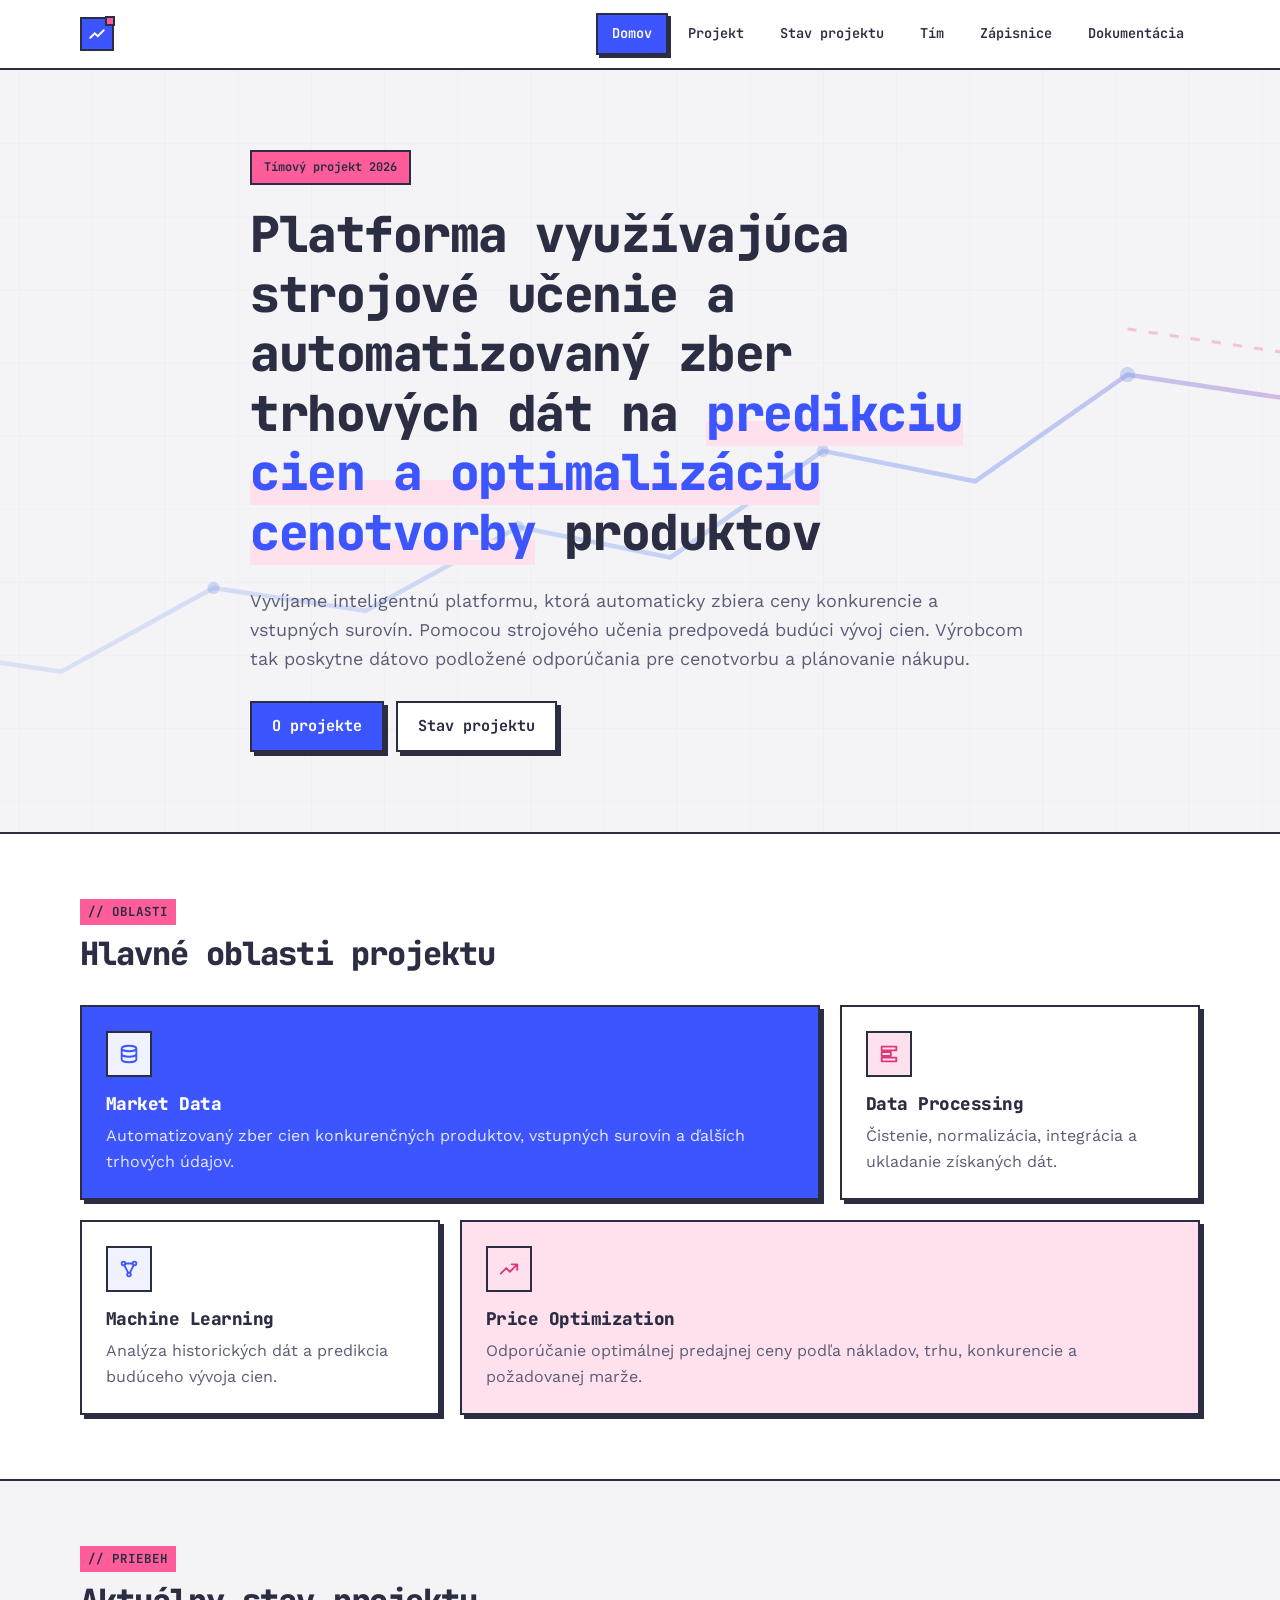
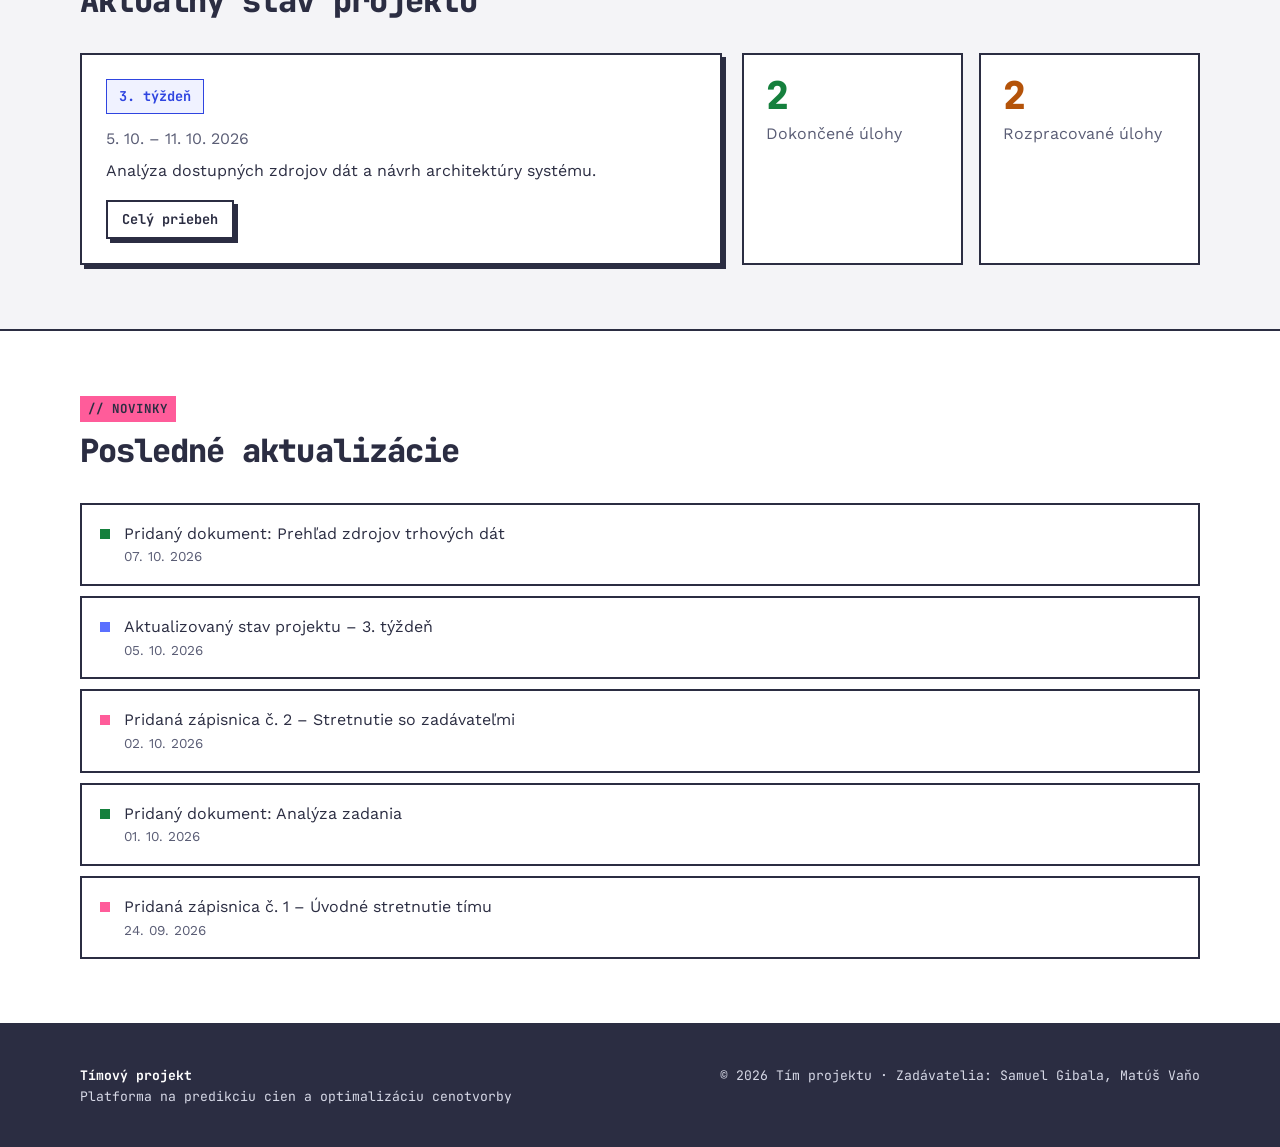
==== commit 096e5215: "Simplify branding and team placeholders" ====
--- a/index.html
+++ b/index.html
@@ -24,7 +24,7 @@
 <g fill="#2453d6" fill-opacity=".35"><circle cx="320" cy="340" r="4"/><circle cx="520" cy="300" r="4"/><circle cx="720" cy="250" r="4"/><circle cx="920" cy="200" r="5"/></g>
 <circle cx="1120" cy="150" r="7" fill="#ec4899" fill-opacity=".7"/>
 </svg><div class="container hero-content">
-<div class="tag-row"><span class="tag tag--pink">Tímový projekt 2026</span><span class="tag">Machine Learning</span><span class="tag">Web scraping</span></div>
+<div class="tag-row"><span class="tag tag--pink">Tímový projekt 2026</span></div>
 <h1>Platforma využívajúca strojové učenie a automatizovaný zber trhových dát na <span class="accent">predikciu cien a optimalizáciu cenotvorby</span> produktov</h1>
 <p class="lead">Vyvíjame inteligentnú platformu, ktorá automaticky zbiera ceny konkurencie a vstupných surovín. Pomocou strojového učenia predpovedá budúci vývoj cien. Výrobcom tak poskytne dátovo podložené odporúčania pre cenotvorbu a plánovanie nákupu.</p>
 <div class="hero-actions"><a class="btn btn--primary" href="project.html">O projekte</a><a class="btn btn--ghost" href="status.html">Stav projektu</a></div>
